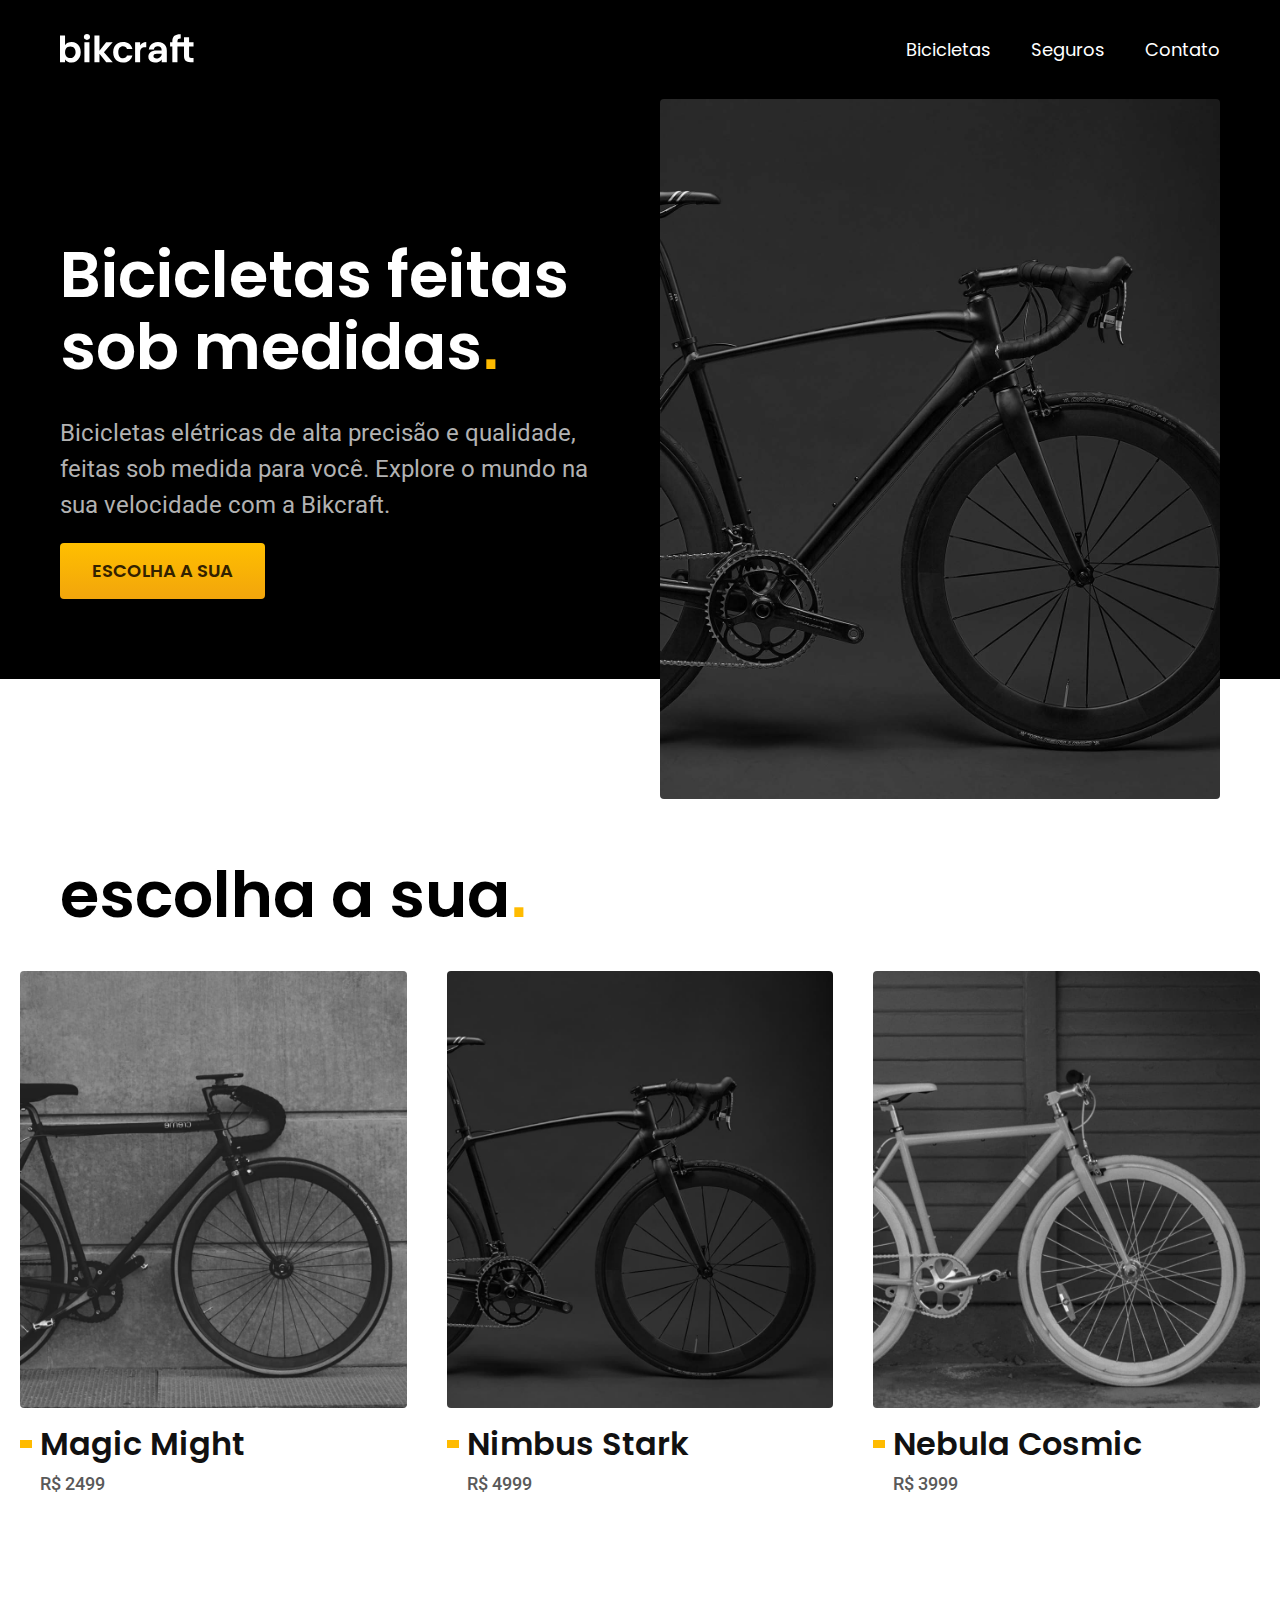
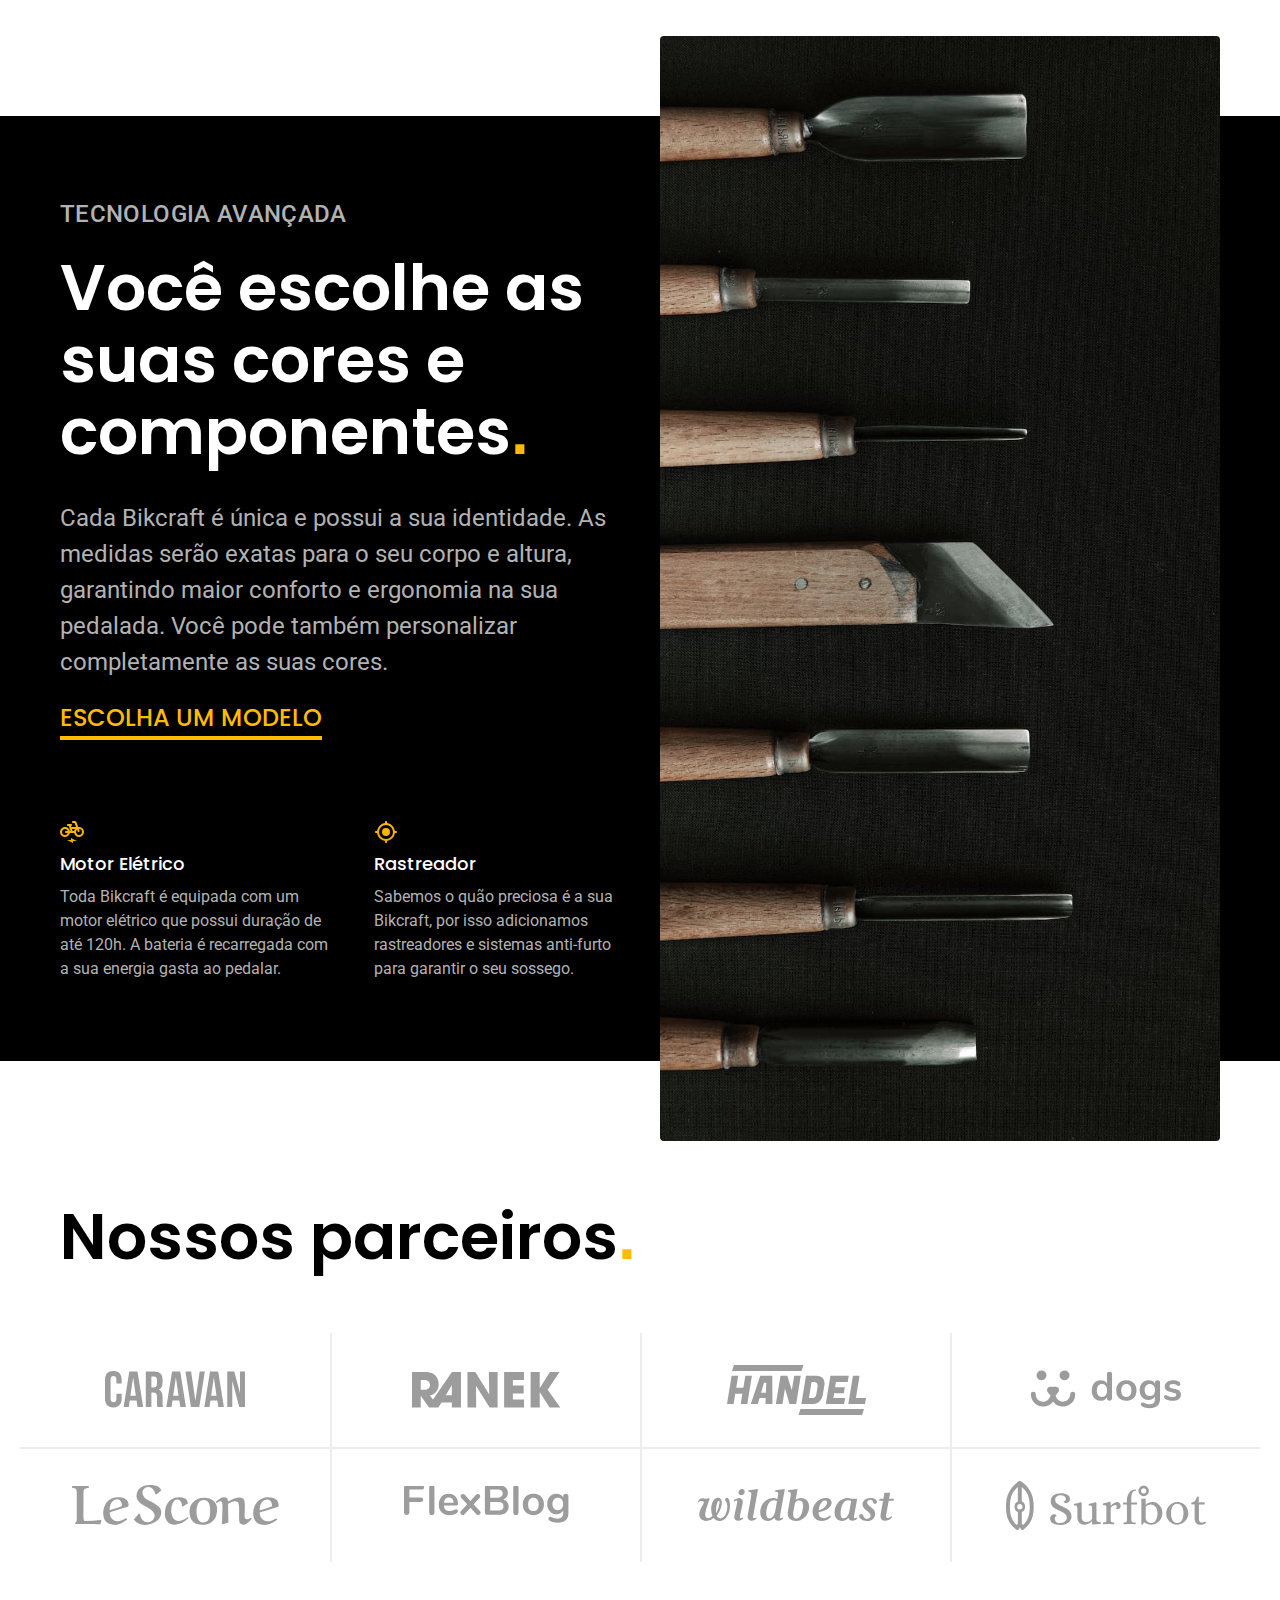
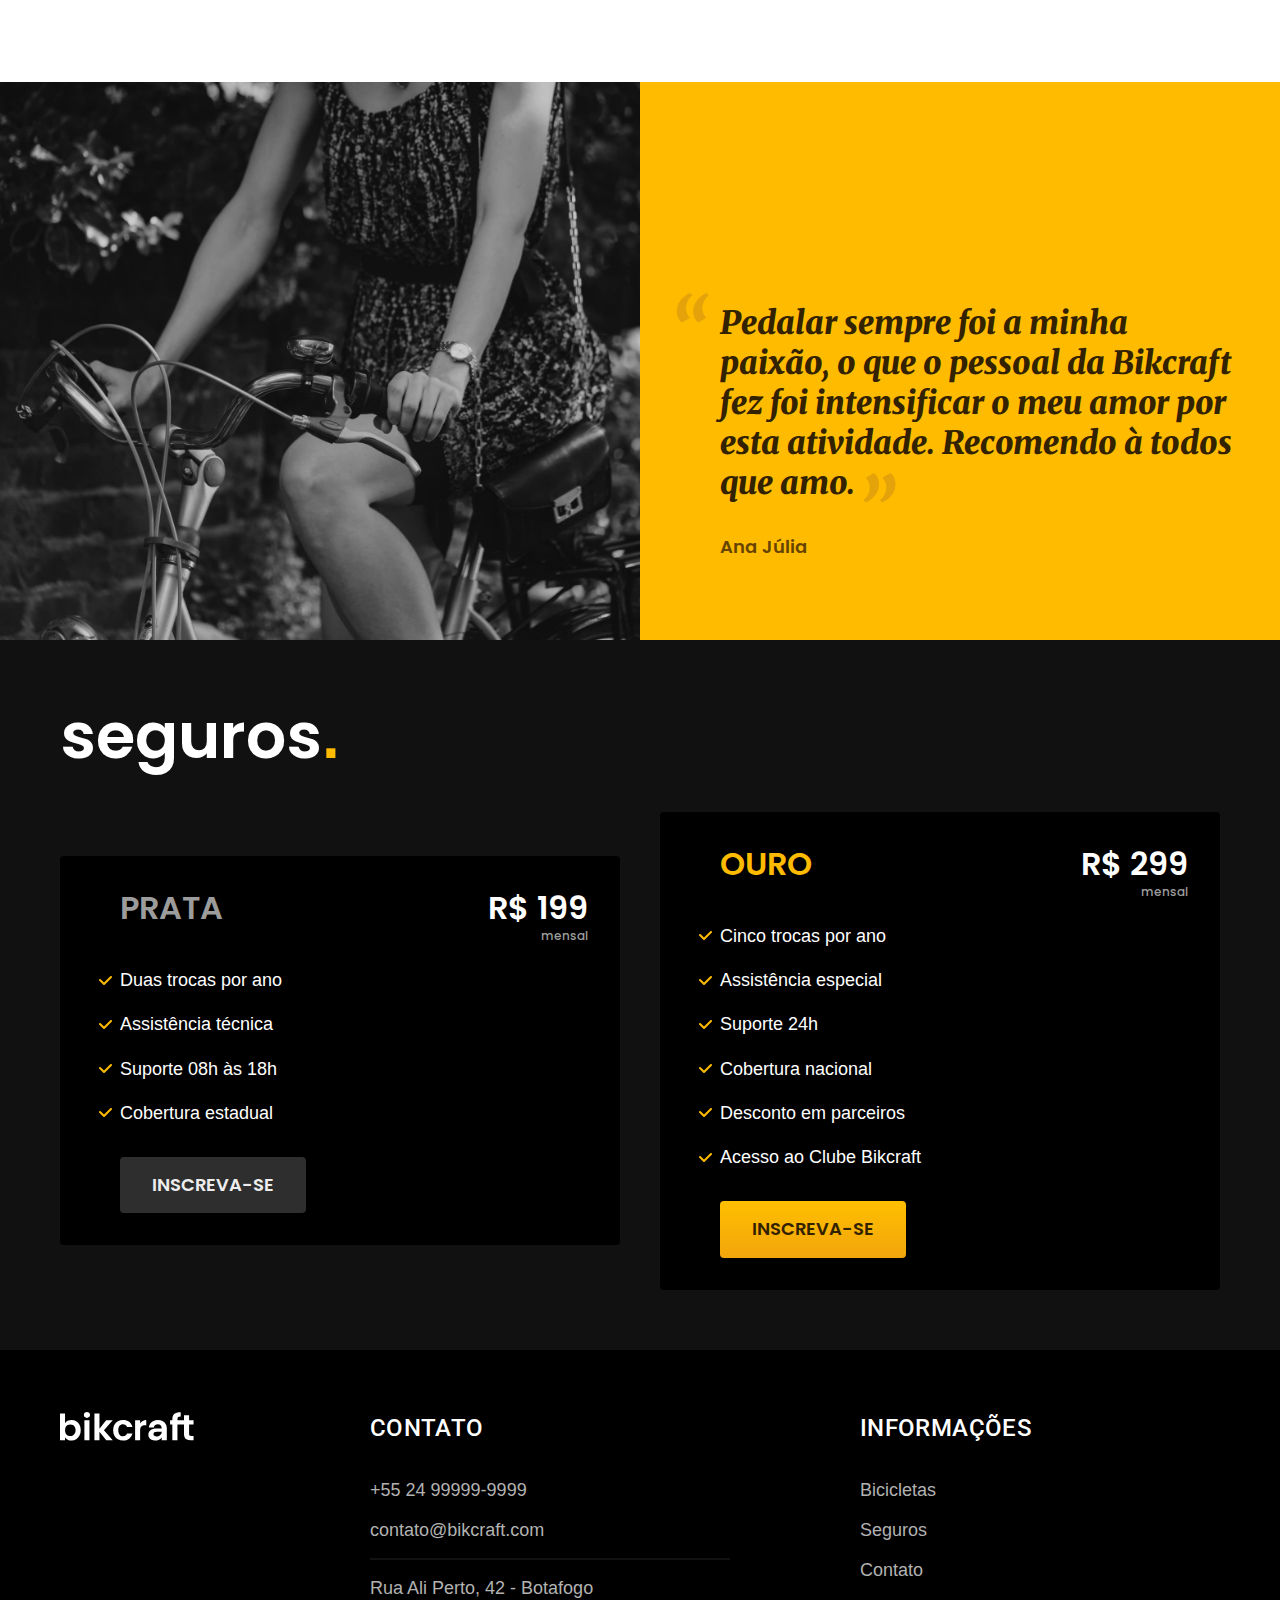
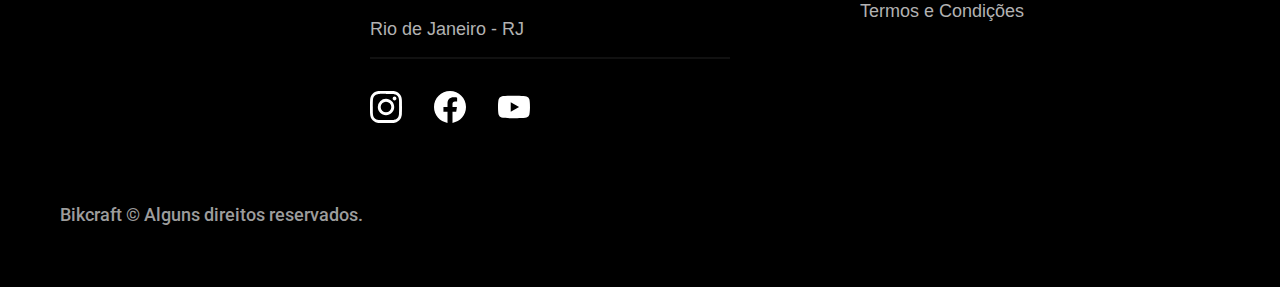
==== index.html @ d16e8be2 "footer done" ====
<!DOCTYPE html>
<html lang="pt-br">
<head>
    <meta charset="UTF-8">
    <meta name="viewport" content="width=device-width, initial-scale=1.0">
    <title>Bikcraft - Bicicletas Elétricas</title>
    <meta name="description" content="Bicicletas elétricas de alta precisão e qualidade, feitas sob medida para você.">
    <link rel="stylesheet" href="./css/style.css">
    <link rel="preconnect" href="https://fonts.googleapis.com">
    <link rel="preconnect" href="https://fonts.gstatic.com" crossorigin>
    <link href="https://fonts.googleapis.com/css2?family=Merriweather:ital,opsz,wght@0,18..144,300..900;1,18..144,300..900&family=Poppins:ital,wght@0,100;0,200;0,300;0,400;0,500;0,600;0,700;0,800;0,900;1,100;1,200;1,300;1,400;1,500;1,600;1,700;1,800;1,900&family=Roboto:ital,wght@0,100..900;1,100..900&display=swap" rel="stylesheet">
</head>
<body>
    <header class="header-bg cor-12">
        <div class="header container">
            <a href="/">
                <svg width="136" height="32" fill="none" xmlns="http://www.w3.org/2000/svg">
                <path d="M5.04 13.196c.648-.96 1.536-1.74 2.664-2.34 1.152-.6 2.46-.9 3.924-.9 1.704 0 3.24.42 4.608 1.26 1.392.84 2.484 2.04 3.276 3.6.816 1.536 1.224 3.324 1.224 5.364s-.408 3.852-1.224 5.436c-.792 1.56-1.884 2.772-3.276 3.636-1.368.864-2.904 1.296-4.608 1.296-1.488 0-2.796-.288-3.924-.864-1.104-.6-1.992-1.368-2.664-2.304v2.844H0V3.584h5.04v9.612Zm10.548 6.984c0-1.2-.252-2.232-.756-3.096-.48-.888-1.128-1.56-1.944-2.016a5.104 5.104 0 0 0-2.592-.684c-.912 0-1.776.24-2.592.72-.792.456-1.44 1.128-1.944 2.016-.48.888-.72 1.932-.72 3.132 0 1.2.24 2.244.72 3.132.504.888 1.152 1.572 1.944 2.052.816.456 1.68.684 2.592.684.936 0 1.8-.24 2.592-.72.816-.48 1.464-1.164 1.944-2.052.504-.888.756-1.944.756-3.168ZM26.954 7.904c-.888 0-1.632-.276-2.232-.828-.576-.576-.864-1.284-.864-2.124 0-.84.288-1.536.864-2.088.6-.576 1.344-.864 2.232-.864.888 0 1.62.288 2.196.864.6.552.9 1.248.9 2.088 0 .84-.3 1.548-.9 2.124-.576.552-1.308.828-2.196.828Zm2.484 2.376v19.944h-5.04V10.28h5.04Zm16.788 19.944-6.768-8.496v8.496h-5.04V3.584h5.04V18.74l6.696-8.46h6.552l-8.784 10.008 8.856 9.936h-6.552Zm6.919-9.972c0-2.064.42-3.864 1.26-5.4.84-1.56 2.004-2.76 3.492-3.6 1.488-.864 3.192-1.296 5.112-1.296 2.472 0 4.512.624 6.12 1.872 1.632 1.224 2.724 2.952 3.276 5.184H66.97c-.288-.864-.78-1.536-1.476-2.016-.672-.504-1.512-.756-2.52-.756-1.44 0-2.58.528-3.42 1.584-.84 1.032-1.26 2.508-1.26 4.428 0 1.896.42 3.372 1.26 4.428.84 1.032 1.98 1.548 3.42 1.548 2.04 0 3.372-.912 3.996-2.736h5.436c-.552 2.16-1.644 3.876-3.276 5.148-1.632 1.272-3.672 1.908-6.12 1.908-1.92 0-3.624-.42-5.112-1.26a9.161 9.161 0 0 1-3.492-3.6c-.84-1.56-1.26-3.372-1.26-5.436h-.001Zm26.993-6.876a7.133 7.133 0 0 1 2.52-2.484c1.056-.6 2.256-.9 3.6-.9v5.292h-1.332c-1.584 0-2.784.372-3.6 1.116-.792.744-1.188 2.04-1.188 3.888v9.936h-5.04V10.28h5.04v3.096Zm21.574 14.004c-.552.912-1.452 1.68-2.7 2.304-1.248.6-2.592.9-4.032.9-1.248 0-2.376-.252-3.384-.756s-1.8-1.2-2.376-2.088c-.576-.888-.864-1.908-.864-3.06 0-1.848.684-3.36 2.052-4.536 1.392-1.176 3.468-1.764 6.228-1.764h5.076c-.048-1.272-.42-2.28-1.116-3.024-.672-.768-1.608-1.152-2.808-1.152-1.056 0-1.932.288-2.628.864-.696.552-1.14 1.332-1.332 2.34h-5.04c.24-1.44.756-2.724 1.548-3.852a8.143 8.143 0 0 1 3.168-2.664c1.32-.648 2.796-.972 4.428-.972 1.68 0 3.192.348 4.536 1.044a7.7 7.7 0 0 1 3.204 2.988c.768 1.296 1.152 2.82 1.152 4.572v11.7h-5.112V27.38Zm-5.256-.864c.84 0 1.656-.18 2.448-.54.816-.36 1.488-.9 2.016-1.62.528-.72.792-1.572.792-2.556v-.144h-4.788c-1.152 0-2.016.228-2.592.684-.552.456-.828 1.056-.828 1.8 0 .72.252 1.296.756 1.728.528.432 1.26.648 2.196.648Zm20.997-12.096v15.804h-5.112V14.42h-2.268v-4.14h2.268V9.272c0-2.448.696-4.248 2.088-5.4 1.392-1.152 3.492-1.692 6.3-1.62V6.5c-1.224-.024-2.076.18-2.556.612s-.72 1.212-.72 2.34v.828h6.55V5.348h5.076v4.932h4.464v4.14h-4.464v9.648c0 .672.156 1.164.468 1.476.336.288.888.432 1.656.432h2.34v4.248h-3.168c-4.248 0-6.372-2.064-6.372-6.192V14.42h-6.55Z" fill="#fff"/>
                </svg>
            </a>
            <nav aria-label="primaria">
                <ul class="header-menu">
                    <li><a href="">Bicicletas</a></li>
                    <li><a href="">Seguros</a></li>
                    <li><a href="">Contato</a></li>
                </ul>
            </nav>
        </div>        
    </header>

    <main class="intro-bg cor-0 cor-12">
        <div class="intro container">
            <div class="intro-content">
                <h1 class="font-1-xxl">Bicicletas feitas sob medidas<span class="cor-p1">.</span></h1>
                <p class="font-2-l cor-5">Bicicletas elétricas de alta precisão e qualidade, feitas sob medida para você. Explore o mundo na sua velocidade com a Bikcraft.</p>
                <a class="btn" href="./bicicletas.html">Escolha a sua</a>
            </div>
            <div>
                <img src="./img/fotos/introducao.jpg" alt="Bicicleta elétrica preta">
            </div>            
        </div>
    </main>

    <article class="bikes-list">
        <h2 class="container font-1-xxl">Escolha a sua<span class="cor-p1">.</span></h2>

        <ul>
            <li>
                <a class="cor-11" href="./bicicletas/magic.html">
                    <img src="./img/bicicletas/magic-home.jpg" alt="Bicicleta elétrica preta">
                    <h3 class="font-1-xl">Magic Might</h3>
                    <span class="font-2-m cor-8">R$ 2499</span>
                </a>
            </li>
            <li>
                <a class="cor-11" href="./bicicletas/nimbus.html">
                    <img src="./img/bicicletas/nimbus-home.jpg" alt="Bicicleta elétrica preta">
                    <h3 class="font-1-xl">Nimbus Stark</h3>
                    <span class="font-2-m cor-8">R$ 4999</span>
                </a>
            </li>
            <li>
                <a class="cor-11" href="./bicicletas/nebula.html">
                    <img src="./img/bicicletas/nebula-home.jpg" alt="Bicicleta elétrica branca">
                    <h3 class="font-1-xl">Nebula Cosmic</h3>
                    <span class="font-2-m cor-8">R$ 3999</span>
                </a>
            </li>
        </ul>
    </article>

    <article class="tech-bg cor-12">
        <div class="tech container cor-0">
            <div class="tech-content">
                <span class="font-2-l-b cor-5">Tecnologia Avançada</span>
                <h2 class="font-1-xxl">Você escolhe as suas cores e componentes<span class="cor-p1">.</span></h2>
                <p class="font-2-l cor-5">Cada Bikcraft é única e possui a sua identidade. As medidas serão exatas para o seu corpo e altura, garantindo maior conforto e ergonomia na sua pedalada. Você pode também personalizar completamente as suas cores.</p>
                <a class="link" href="">Escolha um modelo</a>
                <div class="tech-content-advantages">
                    <div>
                        <img src="./img/icones/eletrica.svg" alt="">
                        <h3 class="font-1-m">Motor Elétrico</h3>
                        <p class="font-2-s cor-5">Toda Bikcraft é equipada com um motor elétrico que possui duração de até 120h. A bateria é recarregada com a sua energia gasta ao pedalar.</p>
                    </div>
    
                    <div>
                        <img src="./img/icones/rastreador.svg" alt="">
                        <h3 class="font-1-m">Rastreador</h3>
                        <p class="font-2-s cor-5">Sabemos o quão preciosa é a sua Bikcraft, por isso adicionamos rastreadores e sistemas anti-furto para garantir o seu sossego.</p>
                    </div>
                </div>                
            </div>
            <div class="tech-img">
                <img src="./img/fotos/tecnologia.jpg" alt="">
            </div>
        </div>
    </article>

    <section class="partners" aria-label="Nossos Parceiros">
        <h2 class="container font-1-xxl">Nossos parceiros<span class="cor-p1">.</span></h2>

        <ul>
            <li><img src="./img/parceiros/caravan.svg" alt="Caravan"></li>
            <li><img src="./img/parceiros/ranek.svg" alt="Ranek"></li>
            <li><img src="./img/parceiros/handel.svg" alt="Handel"></li>
            <li><img src="./img/parceiros/dogs.svg" alt="Dogs"></li>
            <li><img src="./img/parceiros/lescone.svg" alt="LeScone"></li>
            <li><img src="./img/parceiros/flexblog.svg" alt="FlexBlog"></li>
            <li><img src="./img/parceiros/wildbeast.svg" alt="Wildbeast"></li>
            <li><img src="./img/parceiros/surfbot.svg" alt="Surfbot"></li>
        </ul>
    </section>

    <section class="testimony" aria-label="Depoimento">
        <div>
            <img src="./img/fotos/depoimento.jpg" alt="Mulher pedalando uma bicicleta">
        </div>
        <div class="testimony-content">
            <blockquote class="font-1-xl cor-p5">
                <p>Pedalar sempre foi a minha paixão, o que o pessoal da Bikcraft fez foi intensificar o meu amor por esta atividade. Recomendo à todos que amo.</p>
            </blockquote>
            <span class="font-1-m-b cor-p4">Ana Júlia</span>
        </div>
    </section>

    <article class="insurance-bg">
        <div class="insurance container cor-0">
            <h2 class="font-1-xxl">Seguros<span class="cor-p1">.</span></h2>
            <div class="insurance-item">
                <h3 class="font-1-xl cor-6">Prata</h3>
                <span class="font-1-xl">R$ 199 <span class="font-1-xs cor-6">mensal</span></span>
                <ul class="font-2-m">
                    <li>Duas trocas por ano</li>
                    <li>Assistência técnica</li>
                    <li>Suporte 08h às 18h</li>
                    <li>Cobertura estadual</li>
                </ul>
                <a class="btn secondary" href="">Inscreva-se</a>
            </div>

            <div class="insurance-item">
                <h3 class="font-1-xl cor-p1">Ouro</h3>
                <span class="font-1-xl">R$ 299 <span class="font-1-xs cor-6">mensal</span></span>
                <ul class="font-2-m">
                    <li>Cinco trocas por ano</li>
                    <li>Assistência especial</li>
                    <li>Suporte 24h</li>
                    <li>Cobertura nacional</li>
                    <li>Desconto em parceiros</li>
                    <li>Acesso ao Clube Bikcraft</li>
                </ul>
                <a class="btn" href="">Inscreva-se</a>
            </div>
        </div>
    </article>

    <footer class="footer-bg cor-12">
        <div class="footer container">
            <img src="./img/bikcraft.svg" alt="Bikcraft">
            <div class="footer-contact">
                <h3 class="font-2-l-b cor-0">Contato</h3>
                <ul class="font-2-m cor-5">
                    <li><a href="tel:+5524999999999">+55 24 99999-9999</a></li>
                    <li><a href="mailto:contato@bikcraft.com">contato@bikcraft.com</a></li>
                    <li>Rua Ali Perto, 42 - Botafogo</li>
                    <li>Rio de Janeiro - RJ</li>
                </ul>
                <div class="footer-socials">
                    <a href="">
                        <img src="./img/redes/instagram.svg" alt="Instagram">
                    </a>
                    <a href="">
                        <img src="./img/redes/facebook.svg" alt="Facebook">
                    </a>
                    <a href="">
                        <img src="./img/redes/youtube.svg" alt="YouTube">
                    </a>
                </div>
            </div>
            <div class="footer-info">
                <h3 class="font-2-l-b cor-0">Informações</h3>
                <nav>
                    <ul class="font-1-m cor-5">
                        <li><a href="">Bicicletas</a></li>
                        <li><a href="">Seguros</a></li>
                        <li><a href="">Contato</a></li>
                        <li><a href="">Termos e Condições</a></li>
                    </ul>
                </nav>
            </div>
            <p class="footer-copy font-2-m cor-6">Bikcraft © Alguns direitos reservados.</p>
        </div>        
    </footer>
</body>
</html>
---- css/style.css ----
@import "../css/global/global.css";
@import "../css/components.css";
@import "../css/colors.css";
@import "../css/typography.css";
@import "../css/global/header.css";
@import "../css/global/footer.css";

/*Home*/
@import "../css/intro.css";
@import "../css/tech.css";
@import "../css/partners.css";
@import "../css/testimony.css";

/*Bicicletas*/
@import "../css/bikes/bikes-list.css";

/*Seguros*/
@import "../css/insurance.css";
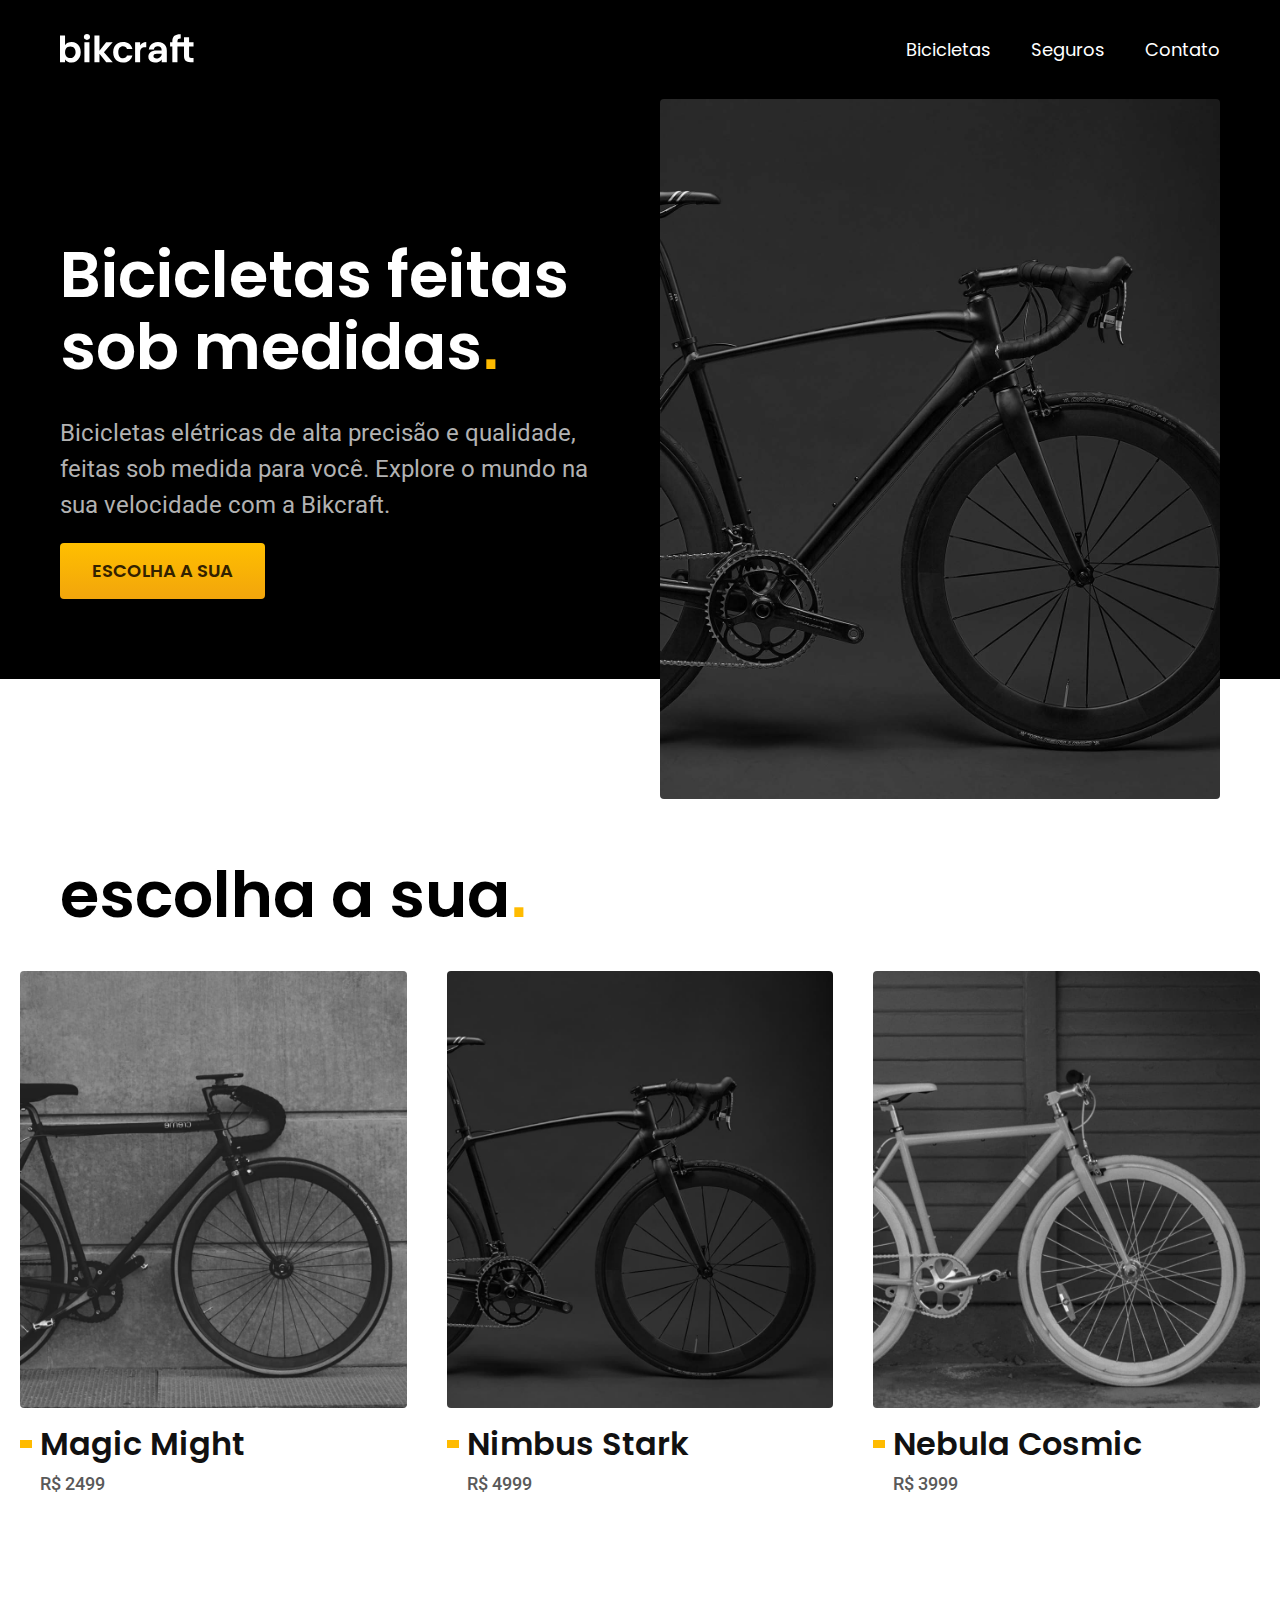
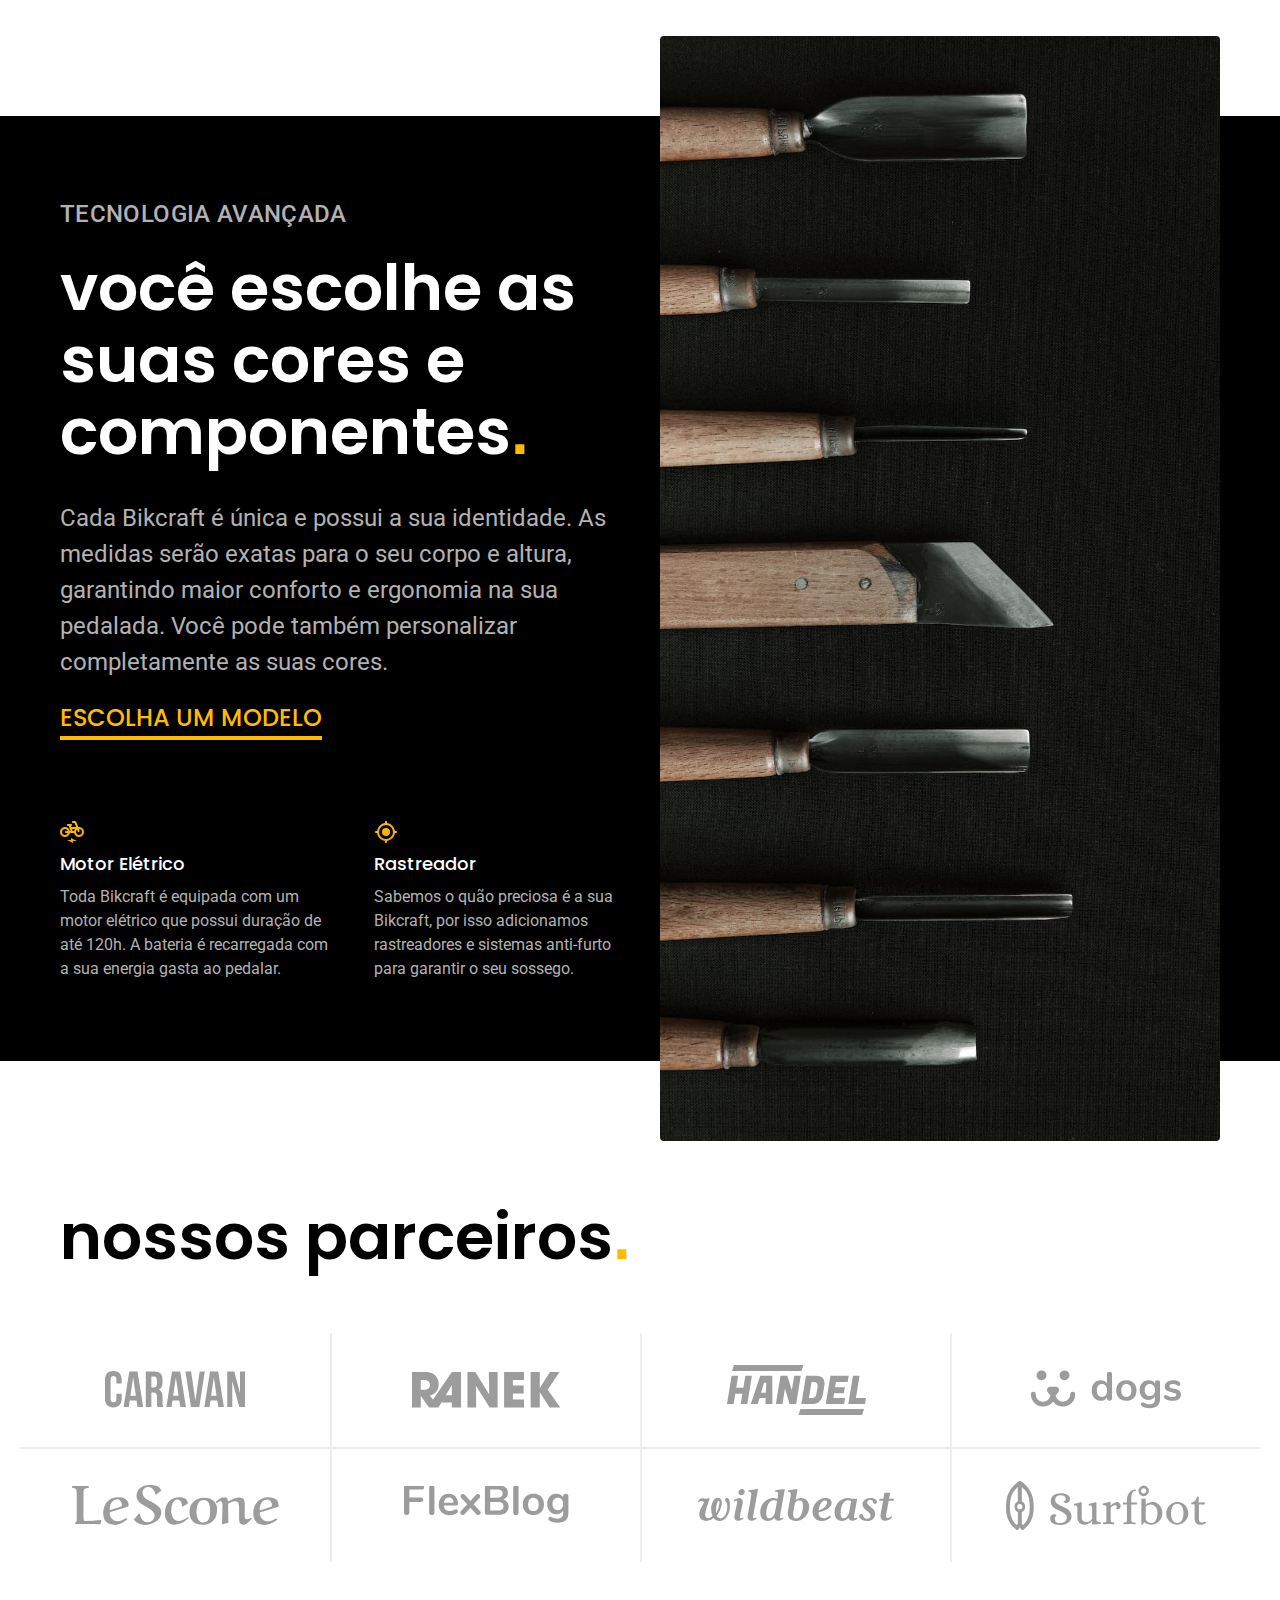
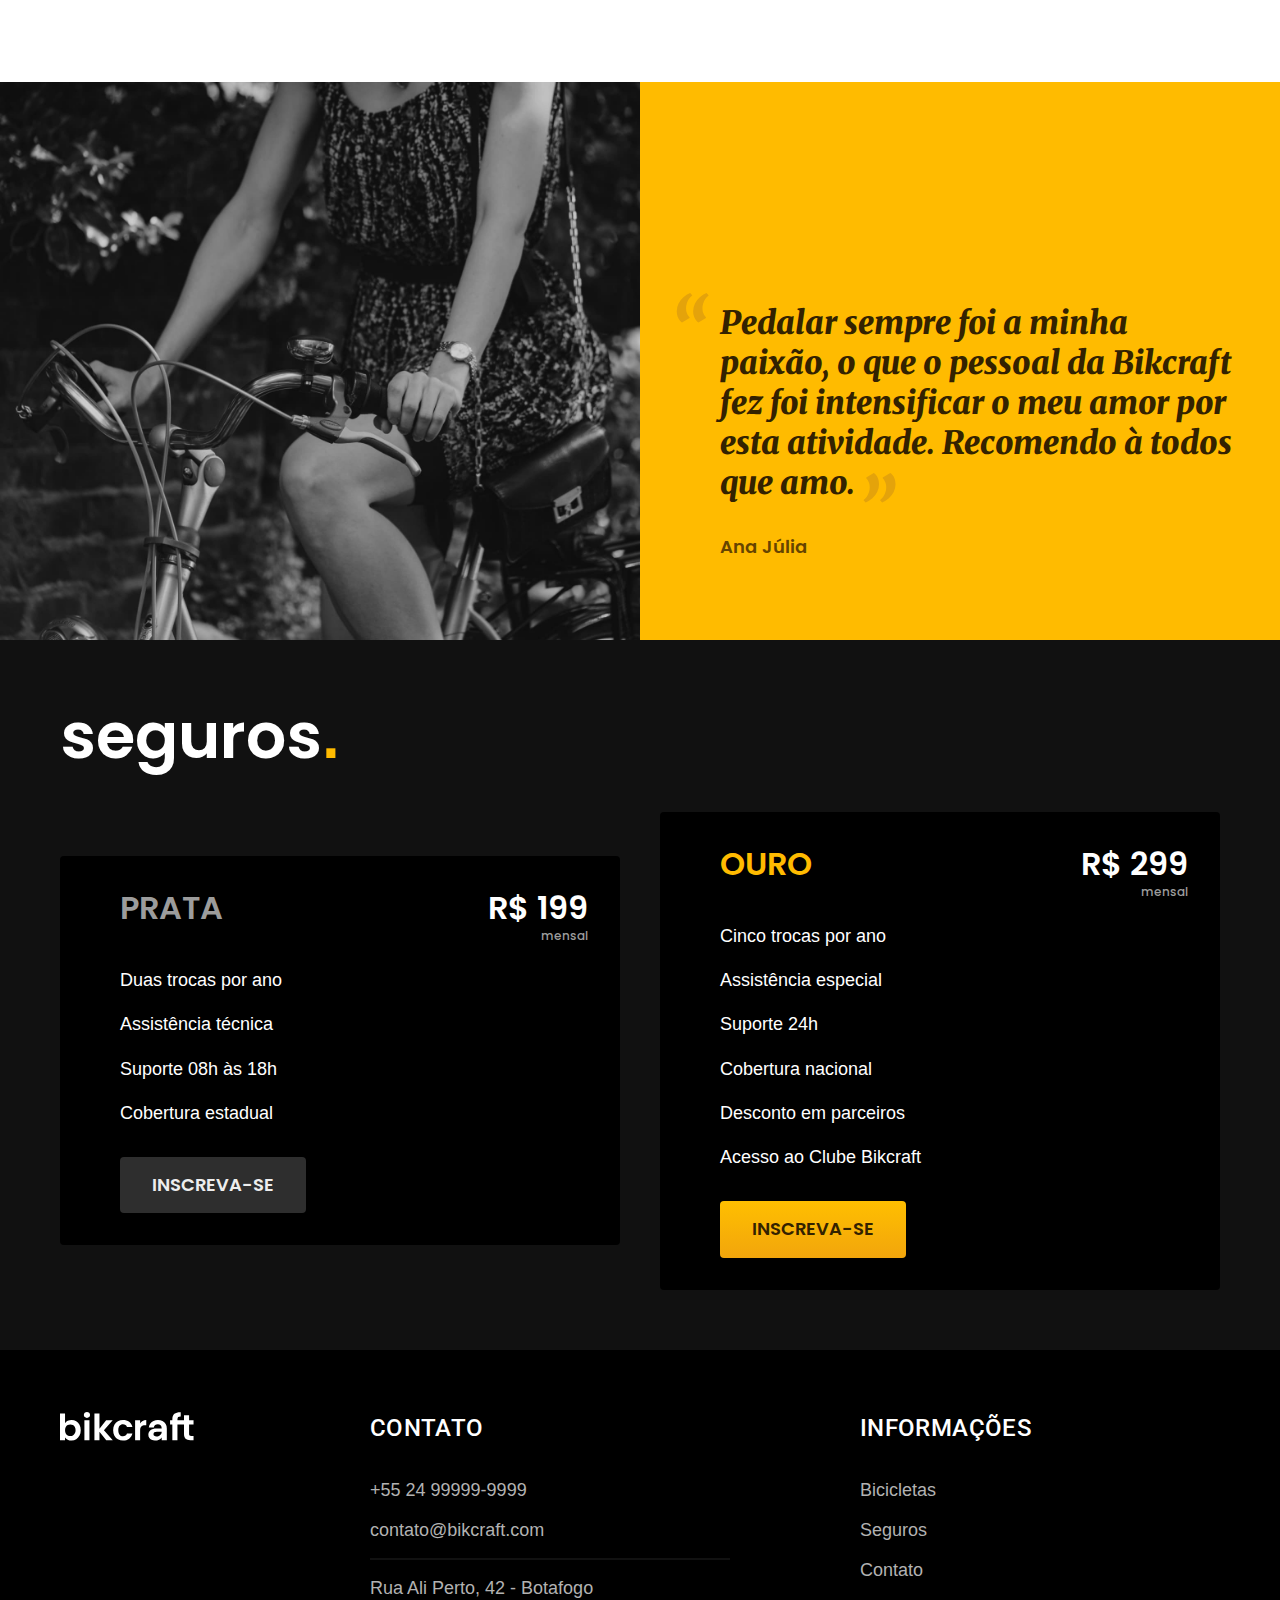
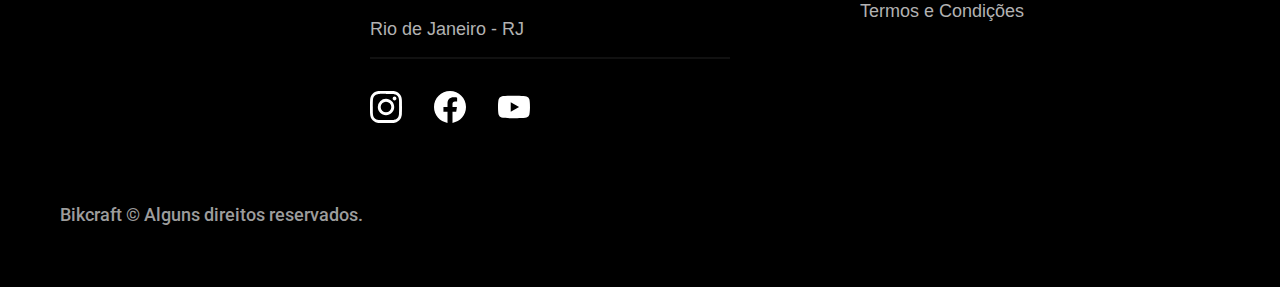
==== commit 9e2445a0: "terms and conditions page done" ====
--- a/index.html
+++ b/index.html
@@ -184,7 +184,7 @@
                         <li><a href="">Bicicletas</a></li>
                         <li><a href="">Seguros</a></li>
                         <li><a href="">Contato</a></li>
-                        <li><a href="">Termos e Condições</a></li>
+                        <li><a href="./terms.html">Termos e Condições</a></li>
                     </ul>
                 </nav>
             </div>
--- a/css/style.css
+++ b/css/style.css
@@ -1,18 +1,23 @@
 @import "../css/global/global.css";
-@import "../css/components.css";
-@import "../css/colors.css";
-@import "../css/typography.css";
 @import "../css/global/header.css";
 @import "../css/global/footer.css";
 
+/*Utilities*/
+@import "../css/utilities/components.css";
+@import "../css/utilities/colors.css";
+@import "../css/utilities/typography.css";
+
 /*Home*/
-@import "../css/intro.css";
-@import "../css/tech.css";
-@import "../css/partners.css";
-@import "../css/testimony.css";
+@import "../css/home/intro.css";
+@import "../css/home/tech.css";
+@import "../css/home/partners.css";
+@import "../css/home/testimony.css";
 
 /*Bicicletas*/
 @import "../css/bikes/bikes-list.css";
 
 /*Seguros*/
-@import "../css/insurance.css";+@import "../css/insurance/insurance.css";
+
+/*Termos*/
+@import "../css/terms/terms.css";
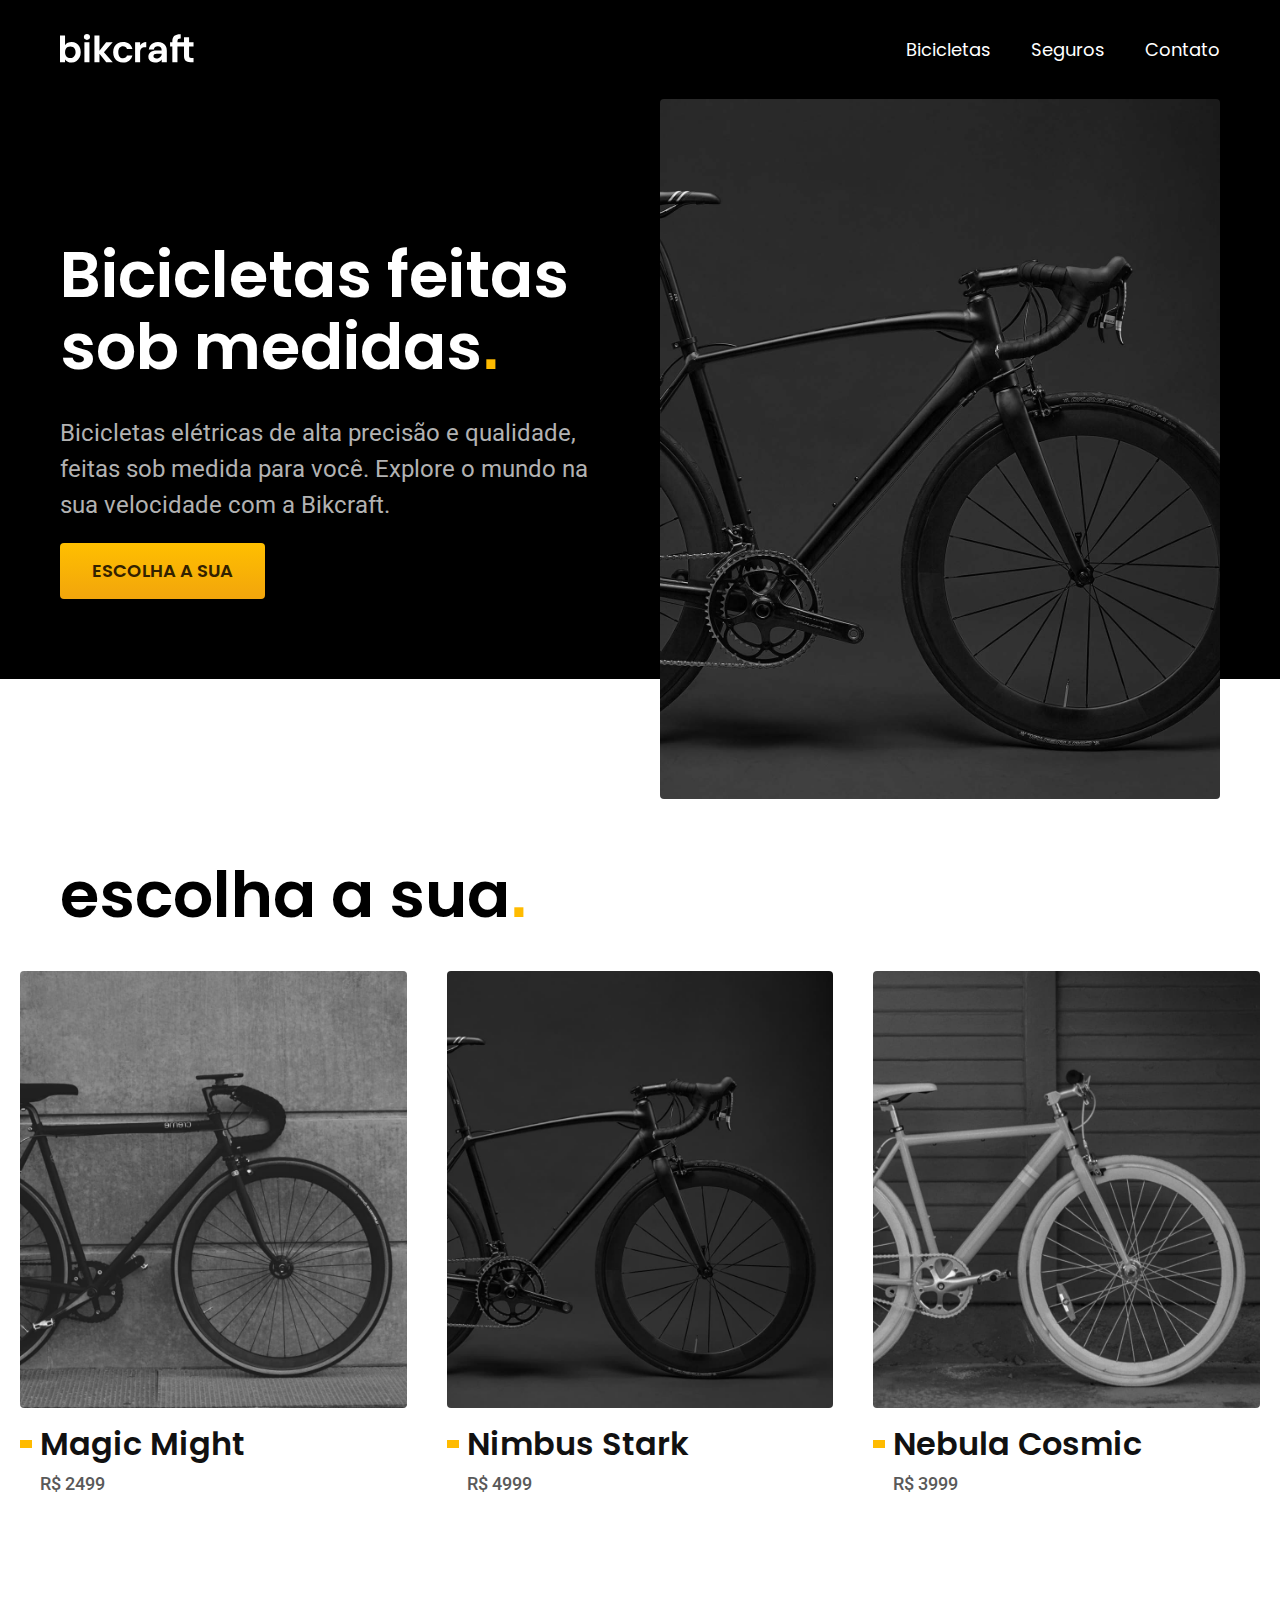
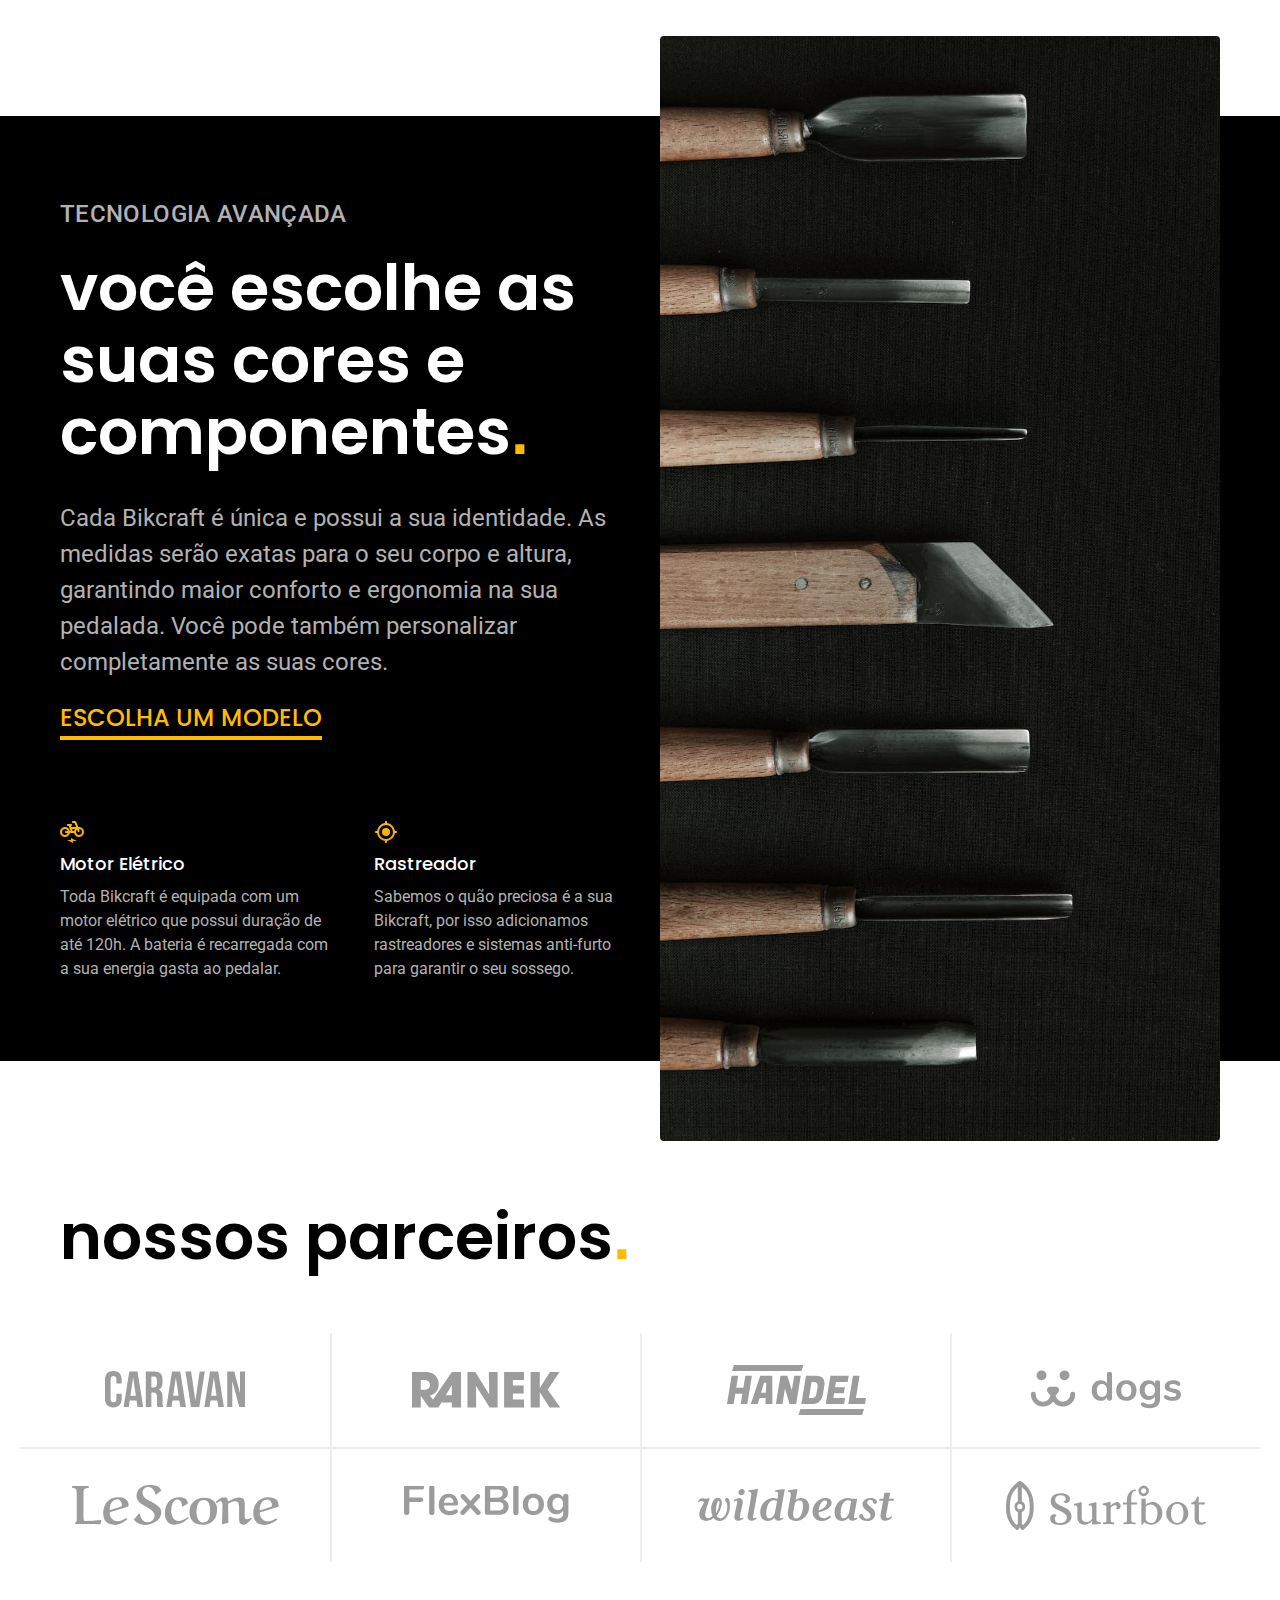
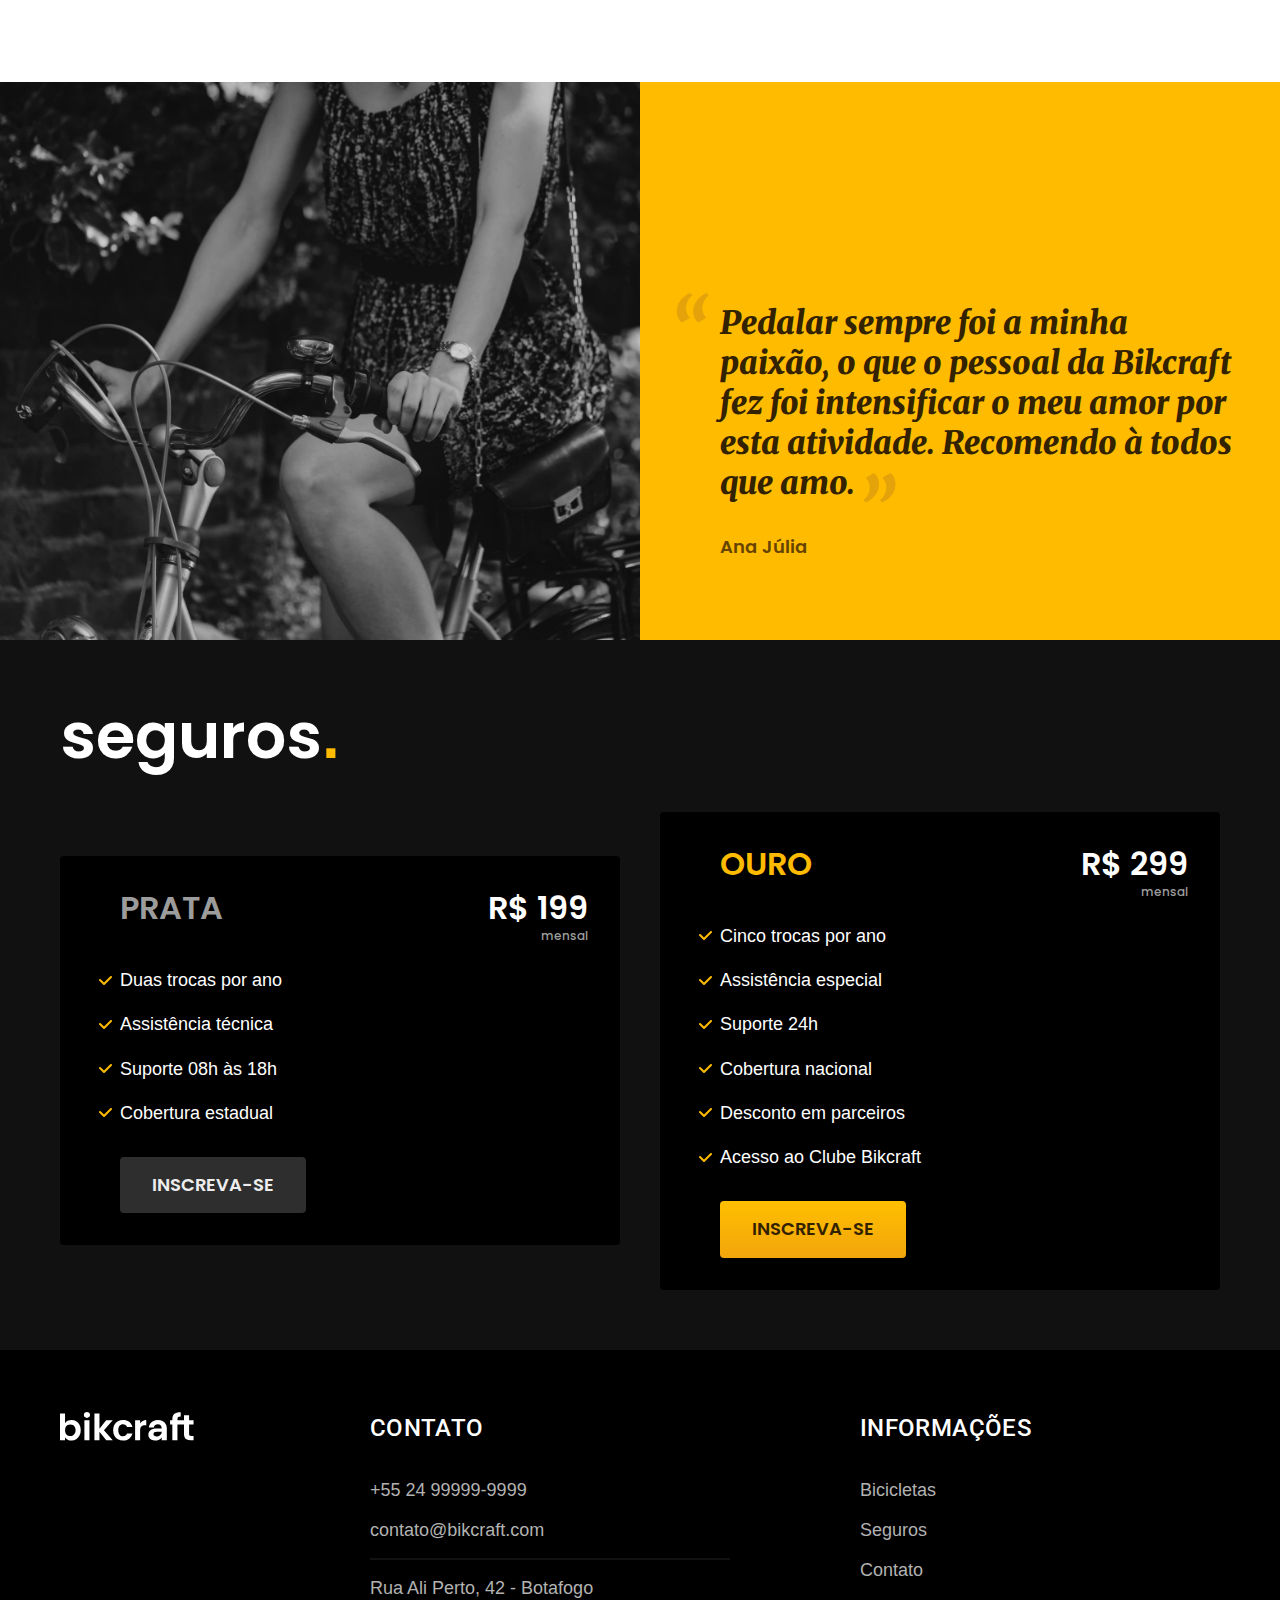
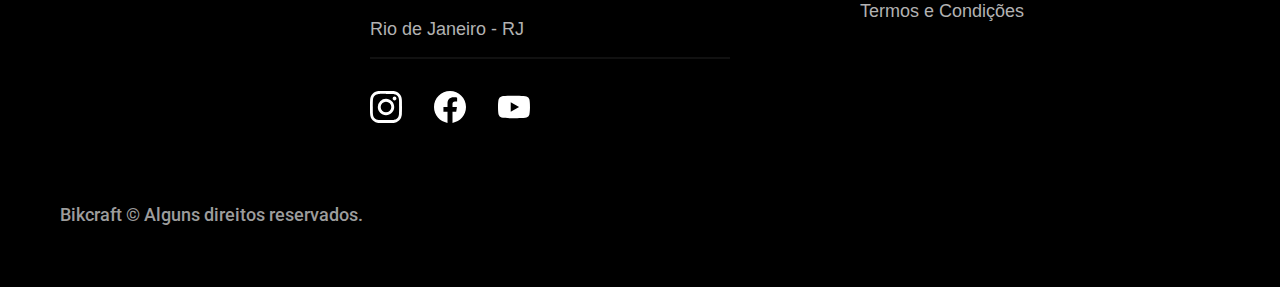
==== commit 0e43dc99: "nimbus, magic and nebula pages done" ====
--- a/index.html
+++ b/index.html
@@ -20,8 +20,8 @@
             </a>
             <nav aria-label="primaria">
                 <ul class="header-menu">
-                    <li><a href="">Bicicletas</a></li>
-                    <li><a href="">Seguros</a></li>
+                    <li><a href="./bikes.html">Bicicletas</a></li>
+                    <li><a href="./insurance.html">Seguros</a></li>
                     <li><a href="">Contato</a></li>
                 </ul>
             </nav>
@@ -33,7 +33,7 @@
             <div class="intro-content">
                 <h1 class="font-1-xxl">Bicicletas feitas sob medidas<span class="cor-p1">.</span></h1>
                 <p class="font-2-l cor-5">Bicicletas elétricas de alta precisão e qualidade, feitas sob medida para você. Explore o mundo na sua velocidade com a Bikcraft.</p>
-                <a class="btn" href="./bicicletas.html">Escolha a sua</a>
+                <a class="btn" href="./bikes.html">Escolha a sua</a>
             </div>
             <div>
                 <img src="./img/fotos/introducao.jpg" alt="Bicicleta elétrica preta">
@@ -46,21 +46,21 @@
 
         <ul>
             <li>
-                <a class="cor-11" href="./bicicletas/magic.html">
+                <a class="cor-11" href="./bikes/magic.html">
                     <img src="./img/bicicletas/magic-home.jpg" alt="Bicicleta elétrica preta">
                     <h3 class="font-1-xl">Magic Might</h3>
                     <span class="font-2-m cor-8">R$ 2499</span>
                 </a>
             </li>
             <li>
-                <a class="cor-11" href="./bicicletas/nimbus.html">
+                <a class="cor-11" href="./bikes/nimbus.html">
                     <img src="./img/bicicletas/nimbus-home.jpg" alt="Bicicleta elétrica preta">
                     <h3 class="font-1-xl">Nimbus Stark</h3>
                     <span class="font-2-m cor-8">R$ 4999</span>
                 </a>
             </li>
             <li>
-                <a class="cor-11" href="./bicicletas/nebula.html">
+                <a class="cor-11" href="./bikes/nebula.html">
                     <img src="./img/bicicletas/nebula-home.jpg" alt="Bicicleta elétrica branca">
                     <h3 class="font-1-xl">Nebula Cosmic</h3>
                     <span class="font-2-m cor-8">R$ 3999</span>
--- a/css/style.css
+++ b/css/style.css
@@ -15,9 +15,16 @@
 
 /*Bicicletas*/
 @import "../css/bikes/bikes-list.css";
+@import "../css/bikes/bikes.css";
 
 /*Seguros*/
 @import "../css/insurance/insurance.css";
+@import "../css/insurance/advantages.css";
+@import "../css/insurance/faq.css";
 
 /*Termos*/
 @import "../css/terms/terms.css";
+
+/*Bicicleta*/
+@import "../css/bike/bike.css";
+@import "../css/bike/bike-insurance.css";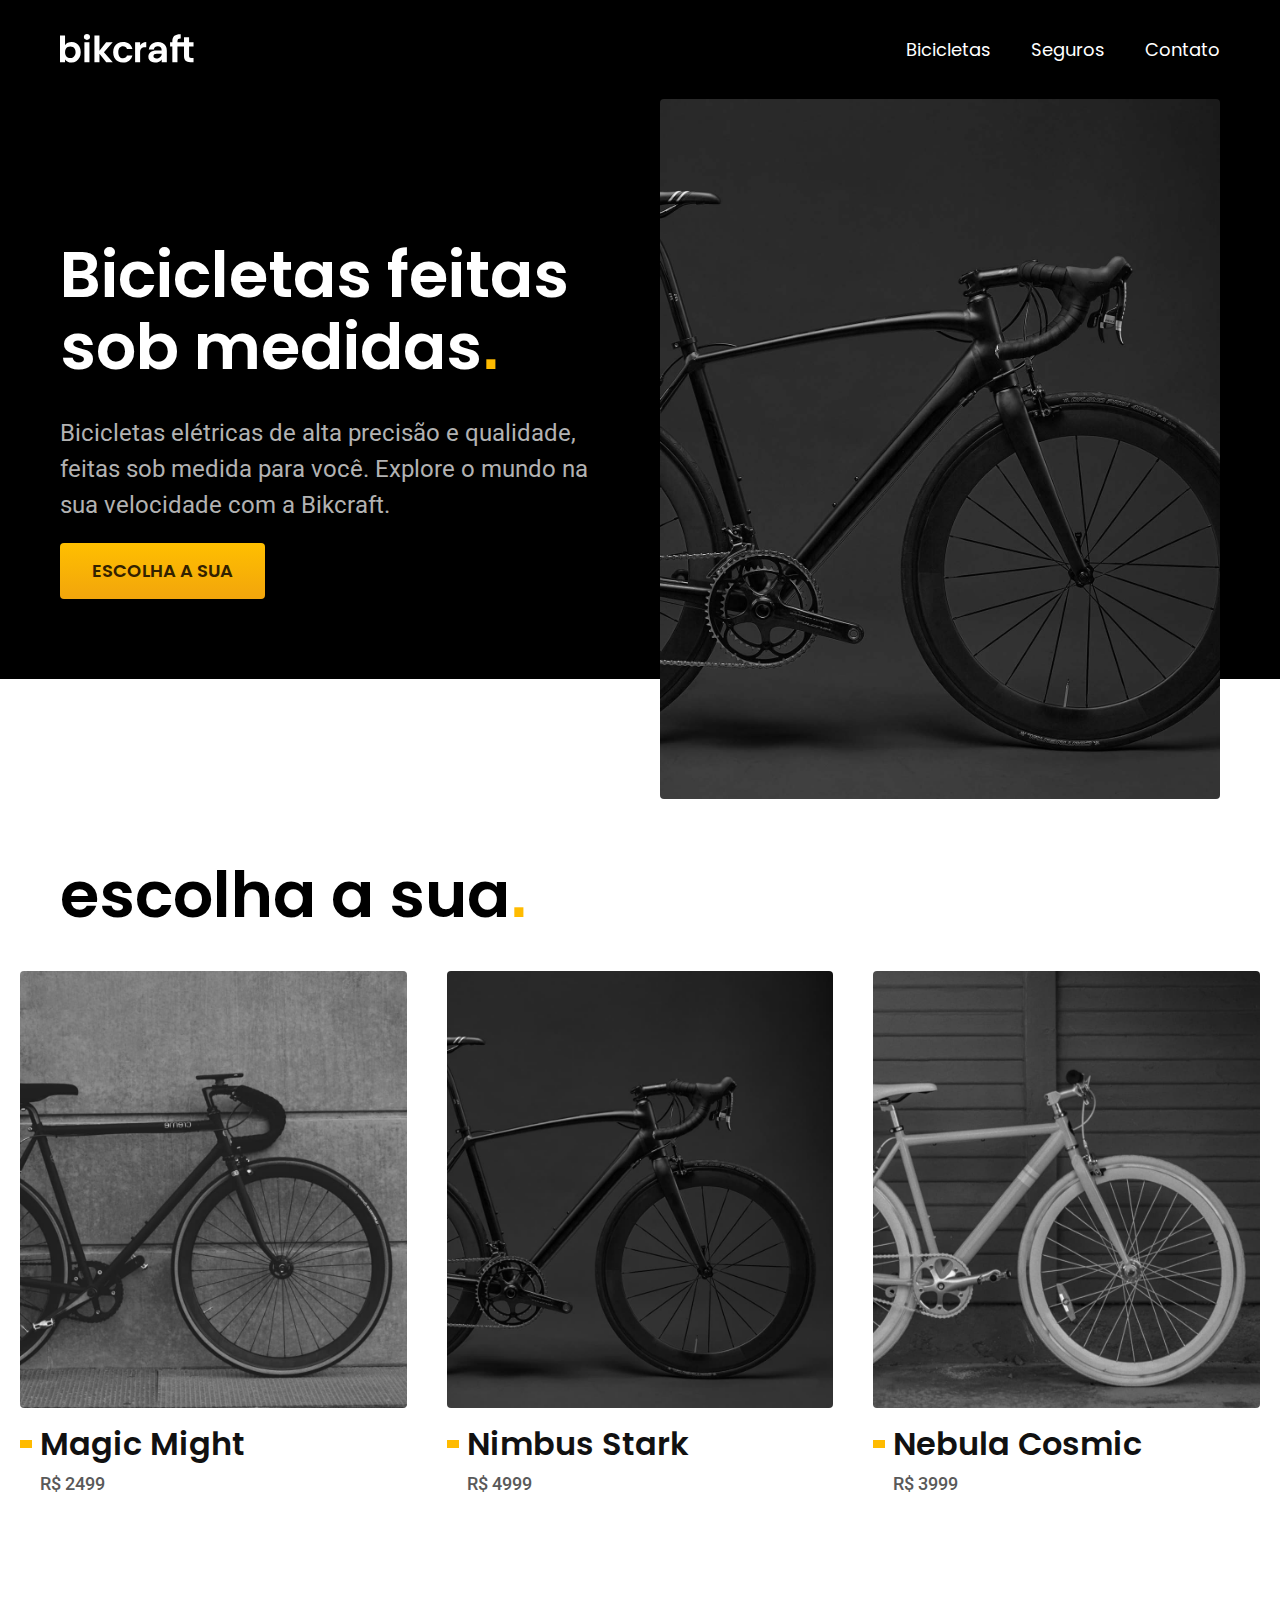
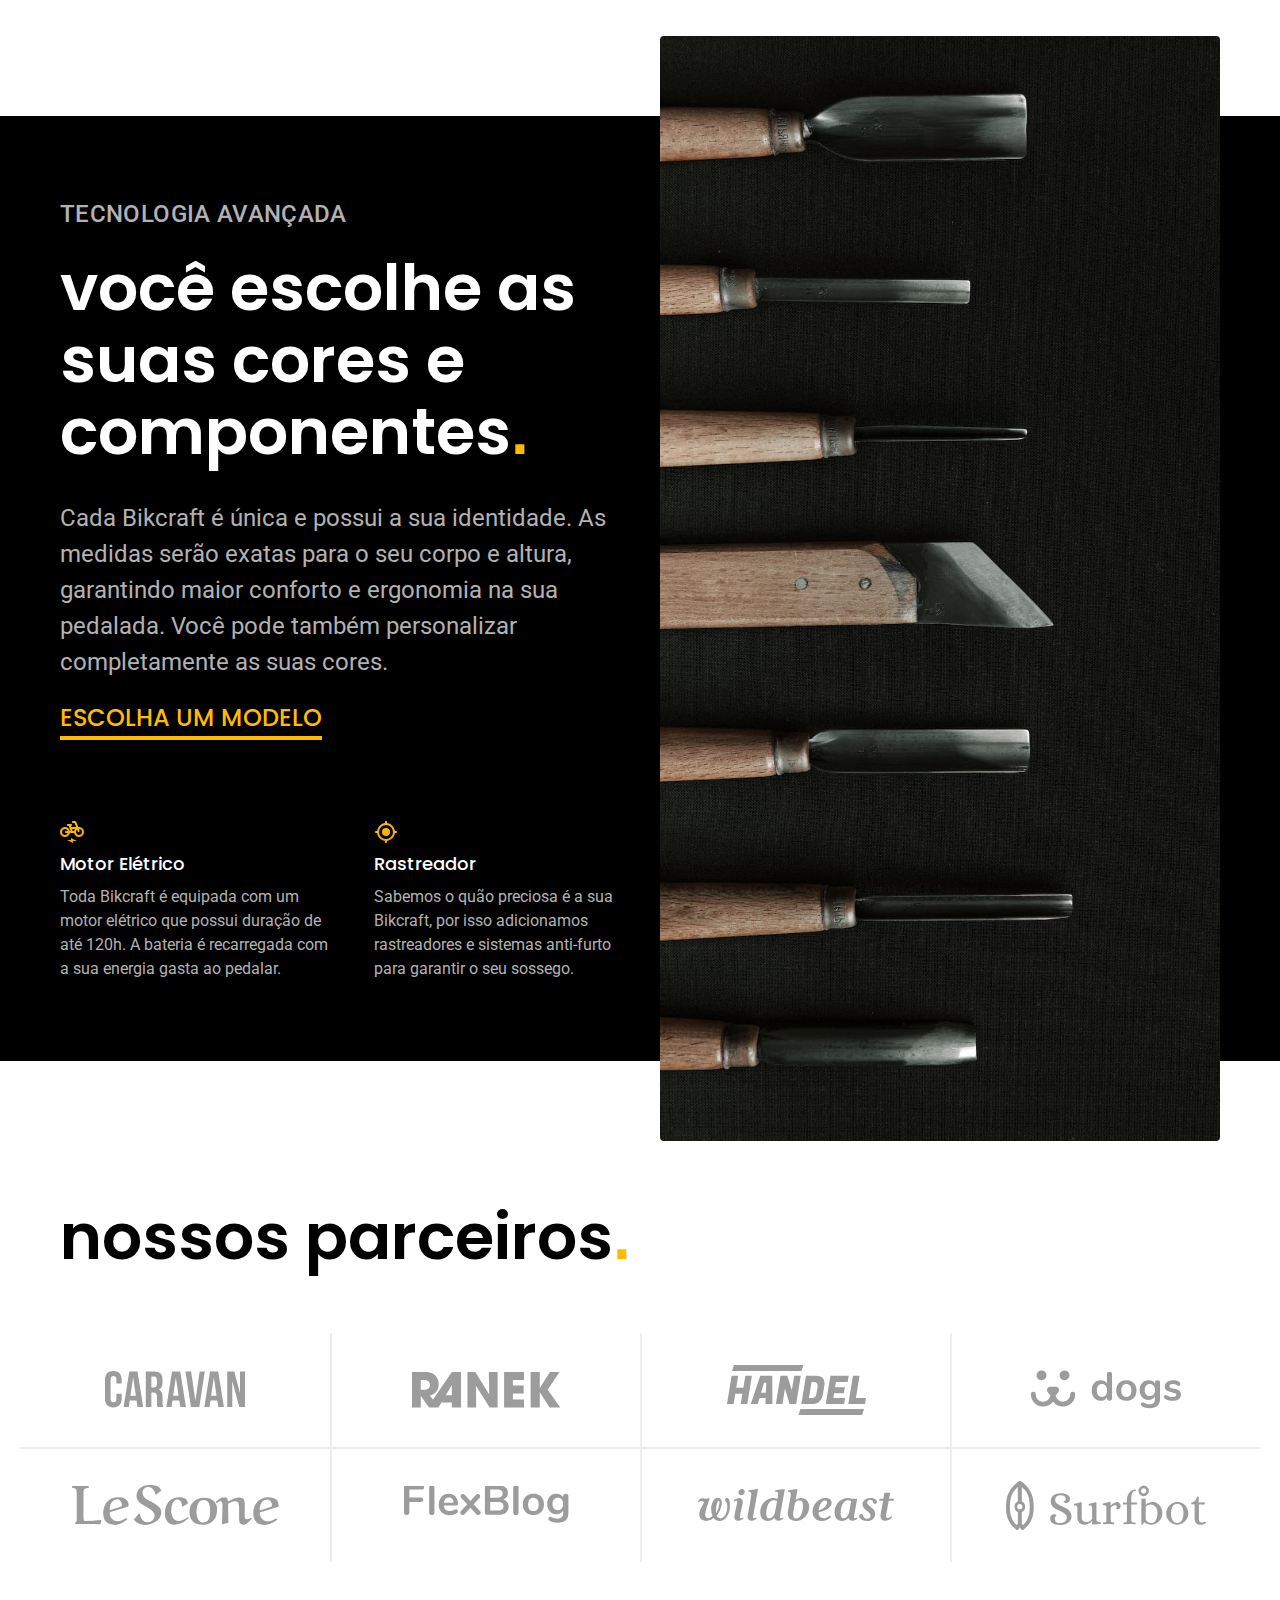
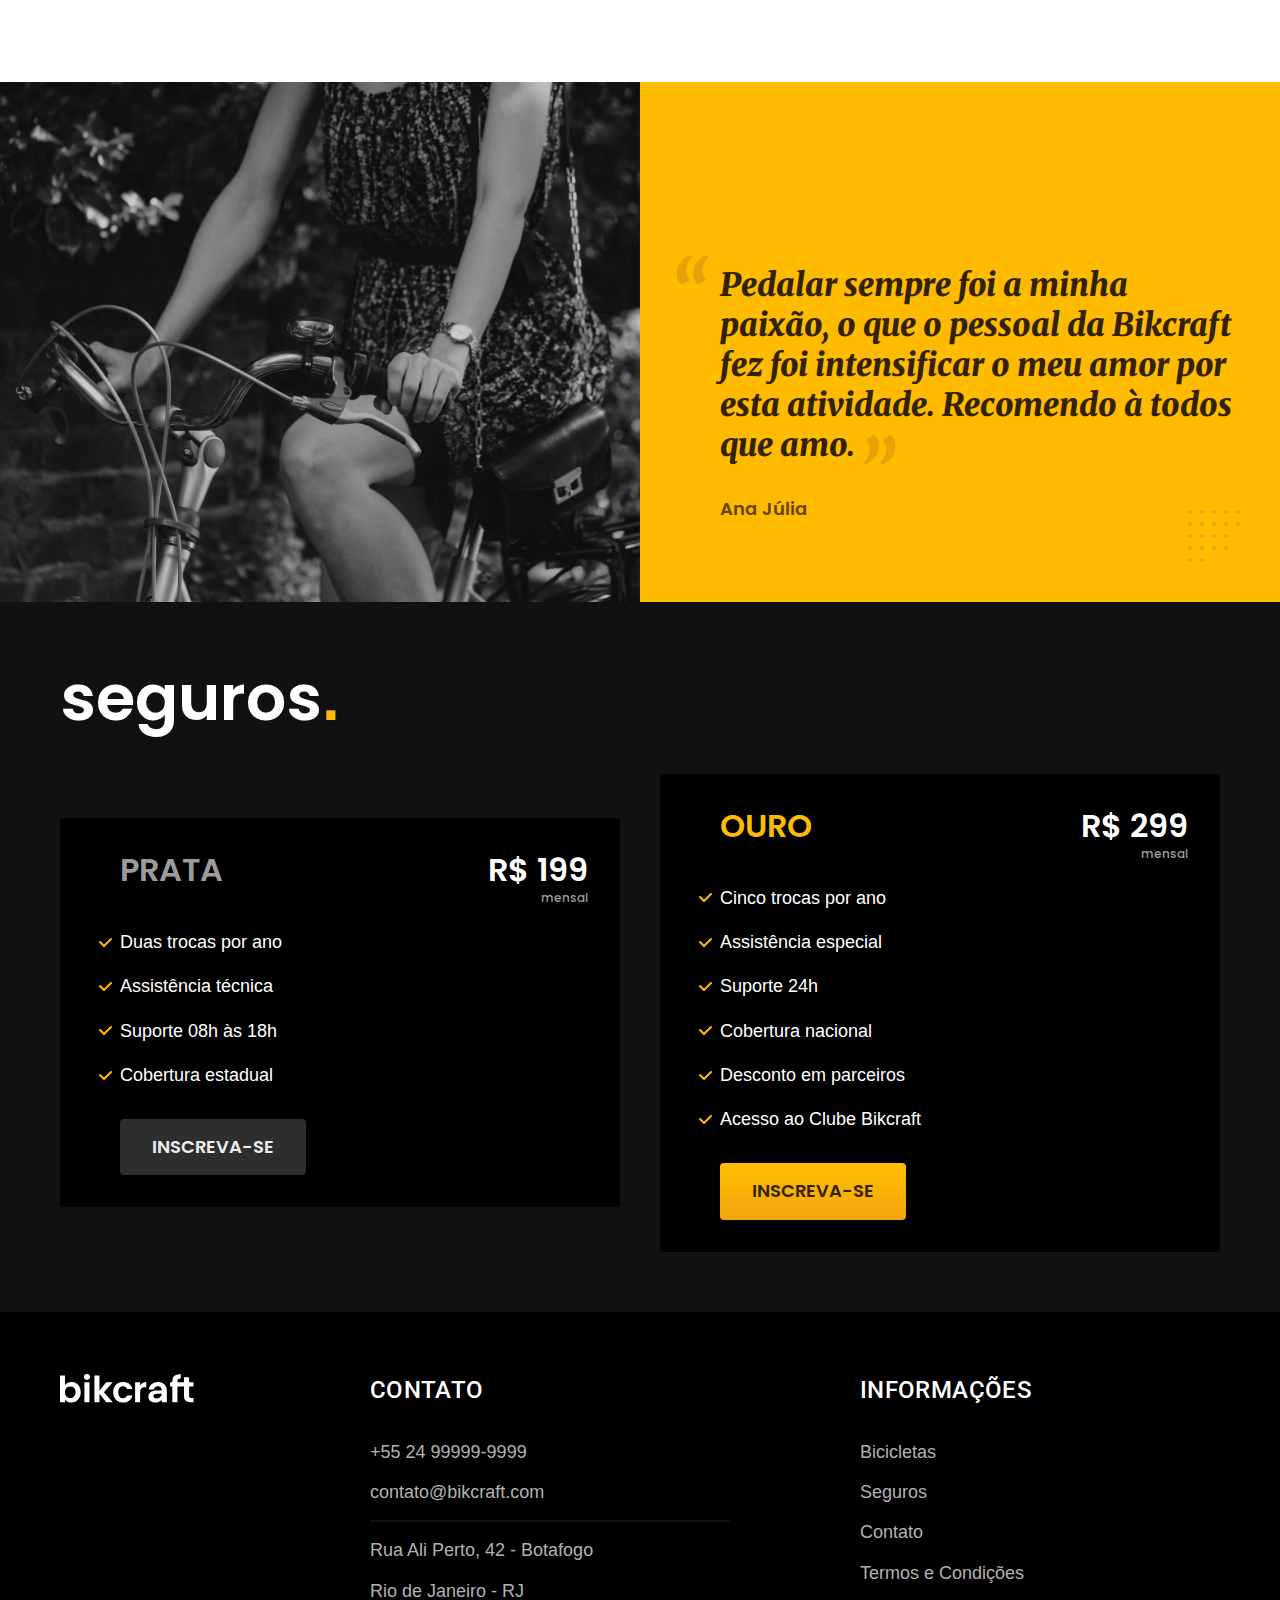
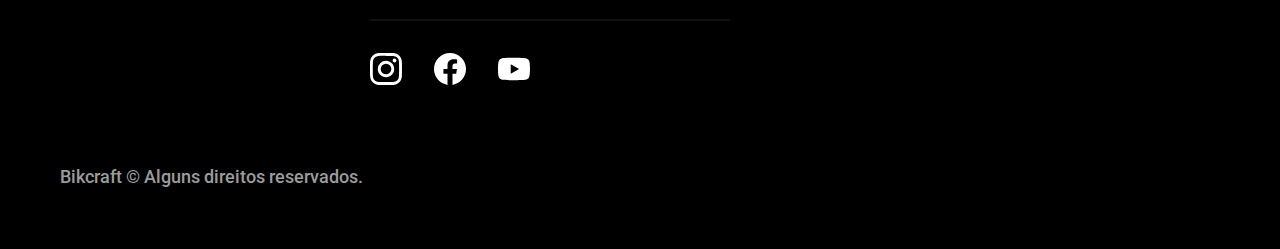
==== commit c797c7ed: "otimizations" ====
--- a/index.html
+++ b/index.html
@@ -1,195 +1,260 @@
 <!DOCTYPE html>
 <html lang="pt-br">
-<head>
-    <meta charset="UTF-8">
-    <meta name="viewport" content="width=device-width, initial-scale=1.0">
+  <head>
+    <meta charset="UTF-8" />
+    <meta name="viewport" content="width=device-width, initial-scale=1.0" />
     <title>Bikcraft - Bicicletas Elétricas</title>
-    <meta name="description" content="Bicicletas elétricas de alta precisão e qualidade, feitas sob medida para você.">
-    <link rel="stylesheet" href="./css/style.css">
-    <link rel="preconnect" href="https://fonts.googleapis.com">
-    <link rel="preconnect" href="https://fonts.gstatic.com" crossorigin>
-    <link href="https://fonts.googleapis.com/css2?family=Merriweather:ital,opsz,wght@0,18..144,300..900;1,18..144,300..900&family=Poppins:ital,wght@0,100;0,200;0,300;0,400;0,500;0,600;0,700;0,800;0,900;1,100;1,200;1,300;1,400;1,500;1,600;1,700;1,800;1,900&family=Roboto:ital,wght@0,100..900;1,100..900&display=swap" rel="stylesheet">
-</head>
-<body>
+    <meta
+      name="description"
+      content="Bicicletas elétricas de alta precisão e qualidade, feitas sob medida para você."
+    />
+    <link rel="preload" href="./css/style.css" as="style" />
+    <link rel="stylesheet" href="./css/style.css" />
+    <link rel="preconnect" href="https://fonts.googleapis.com" />
+    <link rel="preconnect" href="https://fonts.gstatic.com" crossorigin />
+    <link
+      href="https://fonts.googleapis.com/css2?family=Merriweather:ital,opsz,wght@0,18..144,300..900;1,18..144,300..900&family=Poppins:ital,wght@0,100;0,200;0,300;0,400;0,500;0,600;0,700;0,800;0,900;1,100;1,200;1,300;1,400;1,500;1,600;1,700;1,800;1,900&family=Roboto:ital,wght@0,100..900;1,100..900&display=swap"
+      rel="stylesheet"
+    />
+  </head>
+  <body>
     <header class="header-bg cor-12">
-        <div class="header container">
-            <a href="/">
-                <svg width="136" height="32" fill="none" xmlns="http://www.w3.org/2000/svg">
-                <path d="M5.04 13.196c.648-.96 1.536-1.74 2.664-2.34 1.152-.6 2.46-.9 3.924-.9 1.704 0 3.24.42 4.608 1.26 1.392.84 2.484 2.04 3.276 3.6.816 1.536 1.224 3.324 1.224 5.364s-.408 3.852-1.224 5.436c-.792 1.56-1.884 2.772-3.276 3.636-1.368.864-2.904 1.296-4.608 1.296-1.488 0-2.796-.288-3.924-.864-1.104-.6-1.992-1.368-2.664-2.304v2.844H0V3.584h5.04v9.612Zm10.548 6.984c0-1.2-.252-2.232-.756-3.096-.48-.888-1.128-1.56-1.944-2.016a5.104 5.104 0 0 0-2.592-.684c-.912 0-1.776.24-2.592.72-.792.456-1.44 1.128-1.944 2.016-.48.888-.72 1.932-.72 3.132 0 1.2.24 2.244.72 3.132.504.888 1.152 1.572 1.944 2.052.816.456 1.68.684 2.592.684.936 0 1.8-.24 2.592-.72.816-.48 1.464-1.164 1.944-2.052.504-.888.756-1.944.756-3.168ZM26.954 7.904c-.888 0-1.632-.276-2.232-.828-.576-.576-.864-1.284-.864-2.124 0-.84.288-1.536.864-2.088.6-.576 1.344-.864 2.232-.864.888 0 1.62.288 2.196.864.6.552.9 1.248.9 2.088 0 .84-.3 1.548-.9 2.124-.576.552-1.308.828-2.196.828Zm2.484 2.376v19.944h-5.04V10.28h5.04Zm16.788 19.944-6.768-8.496v8.496h-5.04V3.584h5.04V18.74l6.696-8.46h6.552l-8.784 10.008 8.856 9.936h-6.552Zm6.919-9.972c0-2.064.42-3.864 1.26-5.4.84-1.56 2.004-2.76 3.492-3.6 1.488-.864 3.192-1.296 5.112-1.296 2.472 0 4.512.624 6.12 1.872 1.632 1.224 2.724 2.952 3.276 5.184H66.97c-.288-.864-.78-1.536-1.476-2.016-.672-.504-1.512-.756-2.52-.756-1.44 0-2.58.528-3.42 1.584-.84 1.032-1.26 2.508-1.26 4.428 0 1.896.42 3.372 1.26 4.428.84 1.032 1.98 1.548 3.42 1.548 2.04 0 3.372-.912 3.996-2.736h5.436c-.552 2.16-1.644 3.876-3.276 5.148-1.632 1.272-3.672 1.908-6.12 1.908-1.92 0-3.624-.42-5.112-1.26a9.161 9.161 0 0 1-3.492-3.6c-.84-1.56-1.26-3.372-1.26-5.436h-.001Zm26.993-6.876a7.133 7.133 0 0 1 2.52-2.484c1.056-.6 2.256-.9 3.6-.9v5.292h-1.332c-1.584 0-2.784.372-3.6 1.116-.792.744-1.188 2.04-1.188 3.888v9.936h-5.04V10.28h5.04v3.096Zm21.574 14.004c-.552.912-1.452 1.68-2.7 2.304-1.248.6-2.592.9-4.032.9-1.248 0-2.376-.252-3.384-.756s-1.8-1.2-2.376-2.088c-.576-.888-.864-1.908-.864-3.06 0-1.848.684-3.36 2.052-4.536 1.392-1.176 3.468-1.764 6.228-1.764h5.076c-.048-1.272-.42-2.28-1.116-3.024-.672-.768-1.608-1.152-2.808-1.152-1.056 0-1.932.288-2.628.864-.696.552-1.14 1.332-1.332 2.34h-5.04c.24-1.44.756-2.724 1.548-3.852a8.143 8.143 0 0 1 3.168-2.664c1.32-.648 2.796-.972 4.428-.972 1.68 0 3.192.348 4.536 1.044a7.7 7.7 0 0 1 3.204 2.988c.768 1.296 1.152 2.82 1.152 4.572v11.7h-5.112V27.38Zm-5.256-.864c.84 0 1.656-.18 2.448-.54.816-.36 1.488-.9 2.016-1.62.528-.72.792-1.572.792-2.556v-.144h-4.788c-1.152 0-2.016.228-2.592.684-.552.456-.828 1.056-.828 1.8 0 .72.252 1.296.756 1.728.528.432 1.26.648 2.196.648Zm20.997-12.096v15.804h-5.112V14.42h-2.268v-4.14h2.268V9.272c0-2.448.696-4.248 2.088-5.4 1.392-1.152 3.492-1.692 6.3-1.62V6.5c-1.224-.024-2.076.18-2.556.612s-.72 1.212-.72 2.34v.828h6.55V5.348h5.076v4.932h4.464v4.14h-4.464v9.648c0 .672.156 1.164.468 1.476.336.288.888.432 1.656.432h2.34v4.248h-3.168c-4.248 0-6.372-2.064-6.372-6.192V14.42h-6.55Z" fill="#fff"/>
-                </svg>
+      <div class="header container">
+        <a href="/">
+          <svg
+            width="136"
+            height="32"
+            fill="none"
+            xmlns="http://www.w3.org/2000/svg"
+          >
+            <path
+              d="M5.04 13.196c.648-.96 1.536-1.74 2.664-2.34 1.152-.6 2.46-.9 3.924-.9 1.704 0 3.24.42 4.608 1.26 1.392.84 2.484 2.04 3.276 3.6.816 1.536 1.224 3.324 1.224 5.364s-.408 3.852-1.224 5.436c-.792 1.56-1.884 2.772-3.276 3.636-1.368.864-2.904 1.296-4.608 1.296-1.488 0-2.796-.288-3.924-.864-1.104-.6-1.992-1.368-2.664-2.304v2.844H0V3.584h5.04v9.612Zm10.548 6.984c0-1.2-.252-2.232-.756-3.096-.48-.888-1.128-1.56-1.944-2.016a5.104 5.104 0 0 0-2.592-.684c-.912 0-1.776.24-2.592.72-.792.456-1.44 1.128-1.944 2.016-.48.888-.72 1.932-.72 3.132 0 1.2.24 2.244.72 3.132.504.888 1.152 1.572 1.944 2.052.816.456 1.68.684 2.592.684.936 0 1.8-.24 2.592-.72.816-.48 1.464-1.164 1.944-2.052.504-.888.756-1.944.756-3.168ZM26.954 7.904c-.888 0-1.632-.276-2.232-.828-.576-.576-.864-1.284-.864-2.124 0-.84.288-1.536.864-2.088.6-.576 1.344-.864 2.232-.864.888 0 1.62.288 2.196.864.6.552.9 1.248.9 2.088 0 .84-.3 1.548-.9 2.124-.576.552-1.308.828-2.196.828Zm2.484 2.376v19.944h-5.04V10.28h5.04Zm16.788 19.944-6.768-8.496v8.496h-5.04V3.584h5.04V18.74l6.696-8.46h6.552l-8.784 10.008 8.856 9.936h-6.552Zm6.919-9.972c0-2.064.42-3.864 1.26-5.4.84-1.56 2.004-2.76 3.492-3.6 1.488-.864 3.192-1.296 5.112-1.296 2.472 0 4.512.624 6.12 1.872 1.632 1.224 2.724 2.952 3.276 5.184H66.97c-.288-.864-.78-1.536-1.476-2.016-.672-.504-1.512-.756-2.52-.756-1.44 0-2.58.528-3.42 1.584-.84 1.032-1.26 2.508-1.26 4.428 0 1.896.42 3.372 1.26 4.428.84 1.032 1.98 1.548 3.42 1.548 2.04 0 3.372-.912 3.996-2.736h5.436c-.552 2.16-1.644 3.876-3.276 5.148-1.632 1.272-3.672 1.908-6.12 1.908-1.92 0-3.624-.42-5.112-1.26a9.161 9.161 0 0 1-3.492-3.6c-.84-1.56-1.26-3.372-1.26-5.436h-.001Zm26.993-6.876a7.133 7.133 0 0 1 2.52-2.484c1.056-.6 2.256-.9 3.6-.9v5.292h-1.332c-1.584 0-2.784.372-3.6 1.116-.792.744-1.188 2.04-1.188 3.888v9.936h-5.04V10.28h5.04v3.096Zm21.574 14.004c-.552.912-1.452 1.68-2.7 2.304-1.248.6-2.592.9-4.032.9-1.248 0-2.376-.252-3.384-.756s-1.8-1.2-2.376-2.088c-.576-.888-.864-1.908-.864-3.06 0-1.848.684-3.36 2.052-4.536 1.392-1.176 3.468-1.764 6.228-1.764h5.076c-.048-1.272-.42-2.28-1.116-3.024-.672-.768-1.608-1.152-2.808-1.152-1.056 0-1.932.288-2.628.864-.696.552-1.14 1.332-1.332 2.34h-5.04c.24-1.44.756-2.724 1.548-3.852a8.143 8.143 0 0 1 3.168-2.664c1.32-.648 2.796-.972 4.428-.972 1.68 0 3.192.348 4.536 1.044a7.7 7.7 0 0 1 3.204 2.988c.768 1.296 1.152 2.82 1.152 4.572v11.7h-5.112V27.38Zm-5.256-.864c.84 0 1.656-.18 2.448-.54.816-.36 1.488-.9 2.016-1.62.528-.72.792-1.572.792-2.556v-.144h-4.788c-1.152 0-2.016.228-2.592.684-.552.456-.828 1.056-.828 1.8 0 .72.252 1.296.756 1.728.528.432 1.26.648 2.196.648Zm20.997-12.096v15.804h-5.112V14.42h-2.268v-4.14h2.268V9.272c0-2.448.696-4.248 2.088-5.4 1.392-1.152 3.492-1.692 6.3-1.62V6.5c-1.224-.024-2.076.18-2.556.612s-.72 1.212-.72 2.34v.828h6.55V5.348h5.076v4.932h4.464v4.14h-4.464v9.648c0 .672.156 1.164.468 1.476.336.288.888.432 1.656.432h2.34v4.248h-3.168c-4.248 0-6.372-2.064-6.372-6.192V14.42h-6.55Z"
+              fill="#fff"
+            />
+          </svg>
+        </a>
+        <nav aria-label="primaria">
+          <ul class="header-menu">
+            <li><a href="./bikes.html">Bicicletas</a></li>
+            <li><a href="./insurance.html">Seguros</a></li>
+            <li><a href="./contact.html">Contato</a></li>
+          </ul>
+        </nav>
+      </div>
+    </header>
+
+    <main class="intro-bg cor-0 cor-12">
+      <div class="intro container">
+        <div class="intro-content">
+          <h1 class="font-1-xxl">
+            Bicicletas feitas sob medidas<span class="cor-p1">.</span>
+          </h1>
+          <p class="font-2-l cor-5">
+            Bicicletas elétricas de alta precisão e qualidade, feitas sob medida
+            para você. Explore o mundo na sua velocidade com a Bikcraft.
+          </p>
+          <a class="btn" href="./bikes.html">Escolha a sua</a>
+        </div>
+        <picture>
+            <source media="(max-width: 800px)" srcset="./img/bicicletas/nimbus.jpg">
+            <img src="./img/fotos/introducao.jpg" alt="Bicicleta elétrica preta" />
+        </picture>
+      </div>
+    </main>
+
+    <article class="bikes-list">
+      <h2 class="container font-1-xxl">
+        Escolha a sua<span class="cor-p1">.</span>
+      </h2>
+
+      <ul>
+        <li>
+          <a class="cor-11" href="./bikes/magic.html">
+            <img
+              src="./img/bicicletas/magic-home.jpg"
+              alt="Bicicleta elétrica preta"
+            />
+            <h3 class="font-1-xl">Magic Might</h3>
+            <span class="font-2-m cor-8">R$ 2499</span>
+          </a>
+        </li>
+        <li>
+          <a class="cor-11" href="./bikes/nimbus.html">
+            <img
+              src="./img/bicicletas/nimbus-home.jpg"
+              alt="Bicicleta elétrica preta"
+            />
+            <h3 class="font-1-xl">Nimbus Stark</h3>
+            <span class="font-2-m cor-8">R$ 4999</span>
+          </a>
+        </li>
+        <li>
+          <a class="cor-11" href="./bikes/nebula.html">
+            <img
+              src="./img/bicicletas/nebula-home.jpg"
+              alt="Bicicleta elétrica branca"
+            />
+            <h3 class="font-1-xl">Nebula Cosmic</h3>
+            <span class="font-2-m cor-8">R$ 3999</span>
+          </a>
+        </li>
+      </ul>
+    </article>
+
+    <article class="tech-bg cor-12">
+      <div class="tech container cor-0">
+        <div class="tech-content">
+          <span class="font-2-l-b cor-5">Tecnologia Avançada</span>
+          <h2 class="font-1-xxl">
+            Você escolhe as suas cores e componentes<span class="cor-p1"
+              >.</span
+            >
+          </h2>
+          <p class="font-2-l cor-5">
+            Cada Bikcraft é única e possui a sua identidade. As medidas serão
+            exatas para o seu corpo e altura, garantindo maior conforto e
+            ergonomia na sua pedalada. Você pode também personalizar
+            completamente as suas cores.
+          </p>
+          <a class="link" href="">Escolha um modelo</a>
+          <div class="tech-content-advantages">
+            <div>
+              <img src="./img/icones/eletrica.svg" alt="" />
+              <h3 class="font-1-m">Motor Elétrico</h3>
+              <p class="font-2-s cor-5">
+                Toda Bikcraft é equipada com um motor elétrico que possui
+                duração de até 120h. A bateria é recarregada com a sua energia
+                gasta ao pedalar.
+              </p>
+            </div>
+
+            <div>
+              <img src="./img/icones/rastreador.svg" alt="" />
+              <h3 class="font-1-m">Rastreador</h3>
+              <p class="font-2-s cor-5">
+                Sabemos o quão preciosa é a sua Bikcraft, por isso adicionamos
+                rastreadores e sistemas anti-furto para garantir o seu sossego.
+              </p>
+            </div>
+          </div>
+        </div>
+        <div class="tech-img">
+          <img src="./img/fotos/tecnologia.jpg" alt="" />
+        </div>
+      </div>
+    </article>
+
+    <section class="partners" aria-label="Nossos Parceiros">
+      <h2 class="container font-1-xxl">
+        Nossos parceiros<span class="cor-p1">.</span>
+      </h2>
+
+      <ul>
+        <li><img src="./img/parceiros/caravan.svg" alt="Caravan" /></li>
+        <li><img src="./img/parceiros/ranek.svg" alt="Ranek" /></li>
+        <li><img src="./img/parceiros/handel.svg" alt="Handel" /></li>
+        <li><img src="./img/parceiros/dogs.svg" alt="Dogs" /></li>
+        <li><img src="./img/parceiros/lescone.svg" alt="LeScone" /></li>
+        <li><img src="./img/parceiros/flexblog.svg" alt="FlexBlog" /></li>
+        <li><img src="./img/parceiros/wildbeast.svg" alt="Wildbeast" /></li>
+        <li><img src="./img/parceiros/surfbot.svg" alt="Surfbot" /></li>
+      </ul>
+    </section>
+
+    <section class="testimony" aria-label="Depoimento">
+      <div>
+        <img
+          src="./img/fotos/depoimento.jpg"
+          alt="Mulher pedalando uma bicicleta"
+        />
+      </div>
+      <div class="testimony-content">
+        <blockquote class="font-1-xl cor-p5">
+          <p>
+            Pedalar sempre foi a minha paixão, o que o pessoal da Bikcraft fez
+            foi intensificar o meu amor por esta atividade. Recomendo à todos
+            que amo.
+          </p>
+        </blockquote>
+        <span class="font-1-m-b cor-p4">Ana Júlia</span>
+      </div>
+    </section>
+
+    <article class="insurance-bg">
+      <div class="insurance container cor-0">
+        <h2 class="font-1-xxl">Seguros<span class="cor-p1">.</span></h2>
+        <div class="insurance-item">
+          <h3 class="font-1-xl cor-6">Prata</h3>
+          <span class="font-1-xl"
+            >R$ 199 <span class="font-1-xs cor-6">mensal</span></span
+          >
+          <ul class="font-2-m">
+            <li>Duas trocas por ano</li>
+            <li>Assistência técnica</li>
+            <li>Suporte 08h às 18h</li>
+            <li>Cobertura estadual</li>
+          </ul>
+          <a class="btn secondary" href="">Inscreva-se</a>
+        </div>
+
+        <div class="insurance-item">
+          <h3 class="font-1-xl cor-p1">Ouro</h3>
+          <span class="font-1-xl"
+            >R$ 299 <span class="font-1-xs cor-6">mensal</span></span
+          >
+          <ul class="font-2-m">
+            <li>Cinco trocas por ano</li>
+            <li>Assistência especial</li>
+            <li>Suporte 24h</li>
+            <li>Cobertura nacional</li>
+            <li>Desconto em parceiros</li>
+            <li>Acesso ao Clube Bikcraft</li>
+          </ul>
+          <a class="btn" href="">Inscreva-se</a>
+        </div>
+      </div>
+    </article>
+
+    <footer class="footer-bg cor-12">
+      <div class="footer container">
+        <img src="./img/bikcraft.svg" alt="Bikcraft" />
+        <div class="footer-contact">
+          <h3 class="font-2-l-b cor-0">Contato</h3>
+          <ul class="font-2-m cor-5">
+            <li><a href="tel:+5524999999999">+55 24 99999-9999</a></li>
+            <li>
+              <a href="mailto:contato@bikcraft.com">contato@bikcraft.com</a>
+            </li>
+            <li>Rua Ali Perto, 42 - Botafogo</li>
+            <li>Rio de Janeiro - RJ</li>
+          </ul>
+          <div class="footer-socials">
+            <a href="">
+              <img src="./img/redes/instagram.svg" alt="Instagram" />
             </a>
-            <nav aria-label="primaria">
-                <ul class="header-menu">
-                    <li><a href="./bikes.html">Bicicletas</a></li>
-                    <li><a href="./insurance.html">Seguros</a></li>
-                    <li><a href="">Contato</a></li>
-                </ul>
-            </nav>
-        </div>        
-    </header>
-
-    <main class="intro-bg cor-0 cor-12">
-        <div class="intro container">
-            <div class="intro-content">
-                <h1 class="font-1-xxl">Bicicletas feitas sob medidas<span class="cor-p1">.</span></h1>
-                <p class="font-2-l cor-5">Bicicletas elétricas de alta precisão e qualidade, feitas sob medida para você. Explore o mundo na sua velocidade com a Bikcraft.</p>
-                <a class="btn" href="./bikes.html">Escolha a sua</a>
-            </div>
-            <div>
-                <img src="./img/fotos/introducao.jpg" alt="Bicicleta elétrica preta">
-            </div>            
-        </div>
-    </main>
-
-    <article class="bikes-list">
-        <h2 class="container font-1-xxl">Escolha a sua<span class="cor-p1">.</span></h2>
-
-        <ul>
-            <li>
-                <a class="cor-11" href="./bikes/magic.html">
-                    <img src="./img/bicicletas/magic-home.jpg" alt="Bicicleta elétrica preta">
-                    <h3 class="font-1-xl">Magic Might</h3>
-                    <span class="font-2-m cor-8">R$ 2499</span>
-                </a>
-            </li>
-            <li>
-                <a class="cor-11" href="./bikes/nimbus.html">
-                    <img src="./img/bicicletas/nimbus-home.jpg" alt="Bicicleta elétrica preta">
-                    <h3 class="font-1-xl">Nimbus Stark</h3>
-                    <span class="font-2-m cor-8">R$ 4999</span>
-                </a>
-            </li>
-            <li>
-                <a class="cor-11" href="./bikes/nebula.html">
-                    <img src="./img/bicicletas/nebula-home.jpg" alt="Bicicleta elétrica branca">
-                    <h3 class="font-1-xl">Nebula Cosmic</h3>
-                    <span class="font-2-m cor-8">R$ 3999</span>
-                </a>
-            </li>
-        </ul>
-    </article>
-
-    <article class="tech-bg cor-12">
-        <div class="tech container cor-0">
-            <div class="tech-content">
-                <span class="font-2-l-b cor-5">Tecnologia Avançada</span>
-                <h2 class="font-1-xxl">Você escolhe as suas cores e componentes<span class="cor-p1">.</span></h2>
-                <p class="font-2-l cor-5">Cada Bikcraft é única e possui a sua identidade. As medidas serão exatas para o seu corpo e altura, garantindo maior conforto e ergonomia na sua pedalada. Você pode também personalizar completamente as suas cores.</p>
-                <a class="link" href="">Escolha um modelo</a>
-                <div class="tech-content-advantages">
-                    <div>
-                        <img src="./img/icones/eletrica.svg" alt="">
-                        <h3 class="font-1-m">Motor Elétrico</h3>
-                        <p class="font-2-s cor-5">Toda Bikcraft é equipada com um motor elétrico que possui duração de até 120h. A bateria é recarregada com a sua energia gasta ao pedalar.</p>
-                    </div>
-    
-                    <div>
-                        <img src="./img/icones/rastreador.svg" alt="">
-                        <h3 class="font-1-m">Rastreador</h3>
-                        <p class="font-2-s cor-5">Sabemos o quão preciosa é a sua Bikcraft, por isso adicionamos rastreadores e sistemas anti-furto para garantir o seu sossego.</p>
-                    </div>
-                </div>                
-            </div>
-            <div class="tech-img">
-                <img src="./img/fotos/tecnologia.jpg" alt="">
-            </div>
-        </div>
-    </article>
-
-    <section class="partners" aria-label="Nossos Parceiros">
-        <h2 class="container font-1-xxl">Nossos parceiros<span class="cor-p1">.</span></h2>
-
-        <ul>
-            <li><img src="./img/parceiros/caravan.svg" alt="Caravan"></li>
-            <li><img src="./img/parceiros/ranek.svg" alt="Ranek"></li>
-            <li><img src="./img/parceiros/handel.svg" alt="Handel"></li>
-            <li><img src="./img/parceiros/dogs.svg" alt="Dogs"></li>
-            <li><img src="./img/parceiros/lescone.svg" alt="LeScone"></li>
-            <li><img src="./img/parceiros/flexblog.svg" alt="FlexBlog"></li>
-            <li><img src="./img/parceiros/wildbeast.svg" alt="Wildbeast"></li>
-            <li><img src="./img/parceiros/surfbot.svg" alt="Surfbot"></li>
-        </ul>
-    </section>
-
-    <section class="testimony" aria-label="Depoimento">
-        <div>
-            <img src="./img/fotos/depoimento.jpg" alt="Mulher pedalando uma bicicleta">
-        </div>
-        <div class="testimony-content">
-            <blockquote class="font-1-xl cor-p5">
-                <p>Pedalar sempre foi a minha paixão, o que o pessoal da Bikcraft fez foi intensificar o meu amor por esta atividade. Recomendo à todos que amo.</p>
-            </blockquote>
-            <span class="font-1-m-b cor-p4">Ana Júlia</span>
-        </div>
-    </section>
-
-    <article class="insurance-bg">
-        <div class="insurance container cor-0">
-            <h2 class="font-1-xxl">Seguros<span class="cor-p1">.</span></h2>
-            <div class="insurance-item">
-                <h3 class="font-1-xl cor-6">Prata</h3>
-                <span class="font-1-xl">R$ 199 <span class="font-1-xs cor-6">mensal</span></span>
-                <ul class="font-2-m">
-                    <li>Duas trocas por ano</li>
-                    <li>Assistência técnica</li>
-                    <li>Suporte 08h às 18h</li>
-                    <li>Cobertura estadual</li>
-                </ul>
-                <a class="btn secondary" href="">Inscreva-se</a>
-            </div>
-
-            <div class="insurance-item">
-                <h3 class="font-1-xl cor-p1">Ouro</h3>
-                <span class="font-1-xl">R$ 299 <span class="font-1-xs cor-6">mensal</span></span>
-                <ul class="font-2-m">
-                    <li>Cinco trocas por ano</li>
-                    <li>Assistência especial</li>
-                    <li>Suporte 24h</li>
-                    <li>Cobertura nacional</li>
-                    <li>Desconto em parceiros</li>
-                    <li>Acesso ao Clube Bikcraft</li>
-                </ul>
-                <a class="btn" href="">Inscreva-se</a>
-            </div>
-        </div>
-    </article>
-
-    <footer class="footer-bg cor-12">
-        <div class="footer container">
-            <img src="./img/bikcraft.svg" alt="Bikcraft">
-            <div class="footer-contact">
-                <h3 class="font-2-l-b cor-0">Contato</h3>
-                <ul class="font-2-m cor-5">
-                    <li><a href="tel:+5524999999999">+55 24 99999-9999</a></li>
-                    <li><a href="mailto:contato@bikcraft.com">contato@bikcraft.com</a></li>
-                    <li>Rua Ali Perto, 42 - Botafogo</li>
-                    <li>Rio de Janeiro - RJ</li>
-                </ul>
-                <div class="footer-socials">
-                    <a href="">
-                        <img src="./img/redes/instagram.svg" alt="Instagram">
-                    </a>
-                    <a href="">
-                        <img src="./img/redes/facebook.svg" alt="Facebook">
-                    </a>
-                    <a href="">
-                        <img src="./img/redes/youtube.svg" alt="YouTube">
-                    </a>
-                </div>
-            </div>
-            <div class="footer-info">
-                <h3 class="font-2-l-b cor-0">Informações</h3>
-                <nav>
-                    <ul class="font-1-m cor-5">
-                        <li><a href="">Bicicletas</a></li>
-                        <li><a href="">Seguros</a></li>
-                        <li><a href="">Contato</a></li>
-                        <li><a href="./terms.html">Termos e Condições</a></li>
-                    </ul>
-                </nav>
-            </div>
-            <p class="footer-copy font-2-m cor-6">Bikcraft © Alguns direitos reservados.</p>
-        </div>        
+            <a href="">
+              <img src="./img/redes/facebook.svg" alt="Facebook" />
+            </a>
+            <a href="">
+              <img src="./img/redes/youtube.svg" alt="YouTube" />
+            </a>
+          </div>
+        </div>
+        <div class="footer-info">
+          <h3 class="font-2-l-b cor-0">Informações</h3>
+          <nav>
+            <ul class="font-1-m cor-5">
+              <li><a href="./bikes.html">Bicicletas</a></li>
+              <li><a href="./insurance.html">Seguros</a></li>
+              <li><a href="./contact.html">Contato</a></li>
+              <li><a href="./terms.html">Termos e Condições</a></li>
+            </ul>
+          </nav>
+        </div>
+        <p class="footer-copy font-2-m cor-6">
+          Bikcraft © Alguns direitos reservados.
+        </p>
+      </div>
     </footer>
-</body>
-</html>+  </body>
+</html>
--- a/css/style.css
+++ b/css/style.css
@@ -6,6 +6,7 @@
 @import "../css/utilities/components.css";
 @import "../css/utilities/colors.css";
 @import "../css/utilities/typography.css";
+@import "../css/utilities/form.css";
 
 /*Home*/
 @import "../css/home/intro.css";
@@ -27,4 +28,11 @@
 
 /*Bicicleta*/
 @import "../css/bike/bike.css";
-@import "../css/bike/bike-insurance.css";+@import "../css/bike/bike-insurance.css";
+
+/*Contato*/
+@import "../css/contact/contact.css";
+@import "../css/contact/stores.css";
+
+/*Orçamento*/
+@import "../css/budget/budget.css";--- a/css/style.css
+++ b/css/style.css
@@ -6,6 +6,7 @@
 @import "../css/utilities/components.css";
 @import "../css/utilities/colors.css";
 @import "../css/utilities/typography.css";
+@import "../css/utilities/form.css";
 
 /*Home*/
 @import "../css/home/intro.css";
@@ -27,4 +28,11 @@
 
 /*Bicicleta*/
 @import "../css/bike/bike.css";
-@import "../css/bike/bike-insurance.css";+@import "../css/bike/bike-insurance.css";
+
+/*Contato*/
+@import "../css/contact/contact.css";
+@import "../css/contact/stores.css";
+
+/*Orçamento*/
+@import "../css/budget/budget.css";